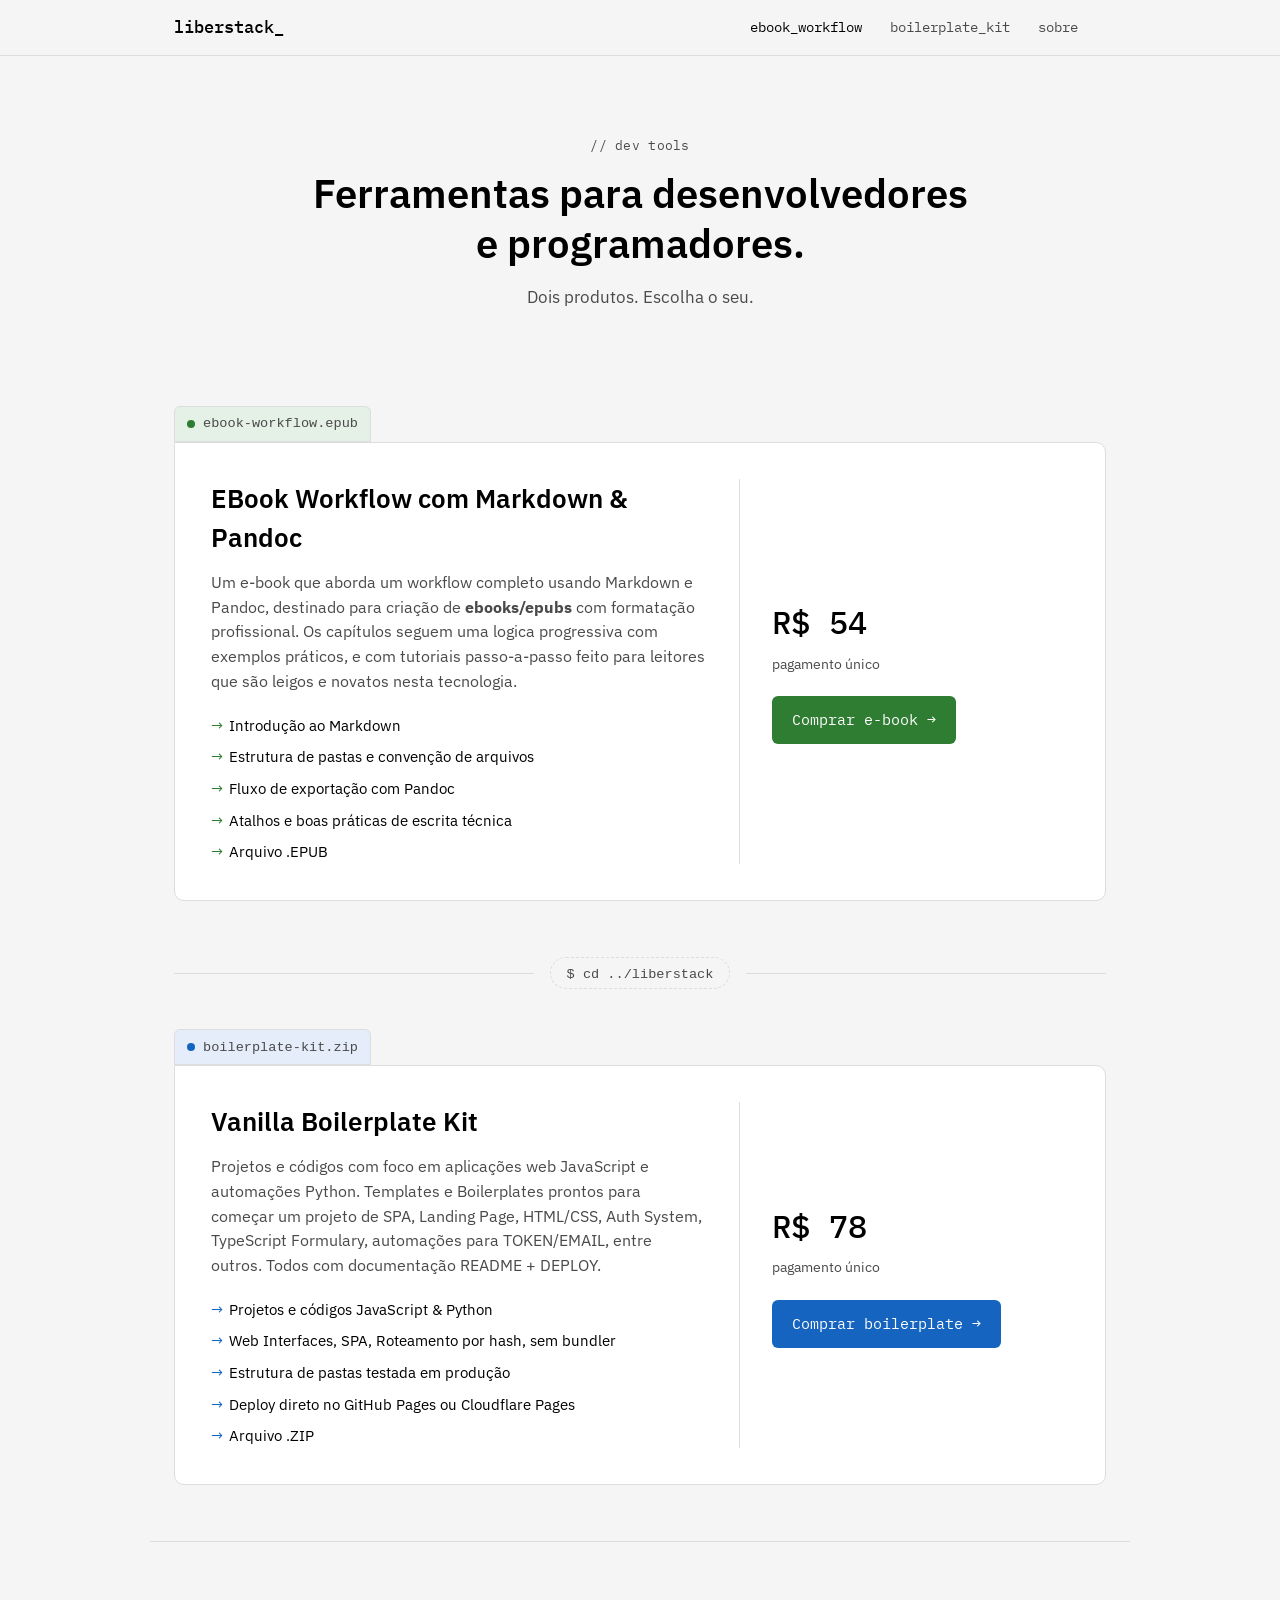
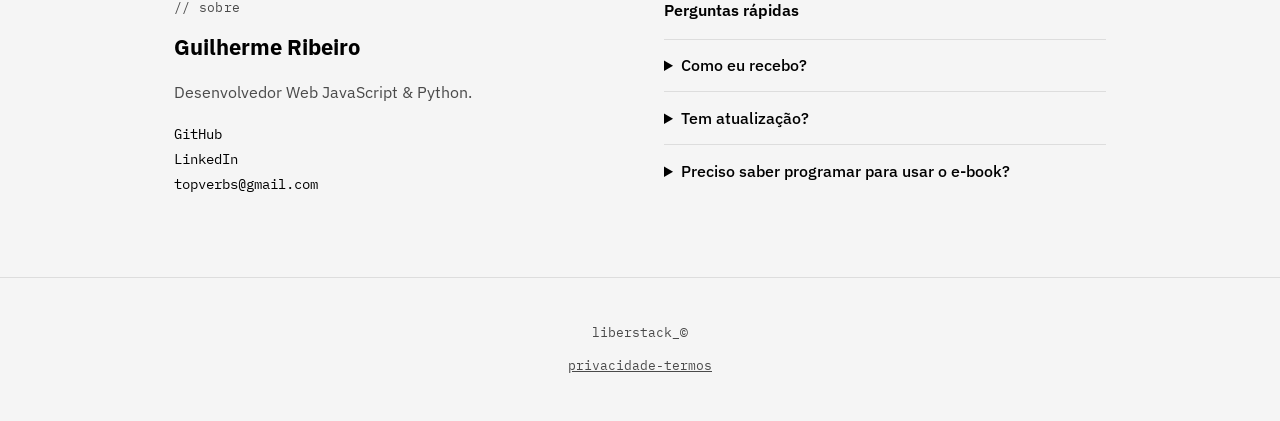
==== index.html @ 9bc913c6 "v002" ====
<!DOCTYPE html>
<html lang="pt-BR">

<head>
  <meta charset="UTF-8">
  <meta name="viewport" content="width=device-width, initial-scale=1.0">
  <title>Liberstack — Dev Tools</title>
  <meta name="description"
    content="Ferramentas simples para quem escreve código sem framework. E-book Markdown Workflow e Boilerplate JavaScript Vanilla.">
  <link rel="icon" href="data:,">
  <link rel="preconnect" href="https://fonts.googleapis.com">
  <link rel="preconnect" href="https://fonts.gstatic.com" crossorigin>
  <link
    href="https://fonts.googleapis.com/css2?family=IBM+Plex+Sans:wght@400;500;600&family=IBM+Plex+Mono:wght@400;500&display=swap"
    rel="stylesheet">
  <link rel="stylesheet" href="style.css">
</head>

<body>

  <header class="topbar">
    <nav class="nav" aria-label="Navegação principal">
      <a href="#top" class="brand">liberstack<span class="cursor">_</span></a>
      <button class="nav-toggle" id="navToggle" aria-expanded="false" aria-controls="navLinks">
        <span></span><span></span><span></span>
      </button>
      <ul class="nav-links" id="navLinks">
        <li><a href="#markdown" data-nav>ebook_workflow</a></li>
        <li><a href="#boilerplate" data-nav>boilerplate_kit</a></li>
        <li><a href="#sobre" data-nav>sobre</a></li>
        <li><a href="https://github.com/liberstack" target="_blank" rel="noopener"></a></li>
      </ul>
    </nav>
  </header>

  <main id="top">

    <section class="hero">
      <p class="eyebrow">// dev tools</p>
      <h1>Ferramentas para desenvolvedores<br>e programadores.</h1>
      <p class="hero-sub">Dois produtos. Escolha o seu.</p>
    </section>

    <!-- PRODUTO 01 — MARKDOWN -->
    <section class="product" id="markdown" style="--accent: var(--green); --accent-soft: var(--green-soft);">
      <div class="file-tab">
        <span class="dot"></span>
        <code>ebook-workflow.epub</code>
      </div>
      <div class="product-grid">
        <div class="product-copy">
          <h2>EBook Workflow com Markdown & Pandoc</h2>
          <p>Um e-book que aborda um workflow completo usando Markdown e Pandoc, destinado para criação de
            <strong>ebooks/epubs</strong> com formatação profissional. Os capítulos seguem uma logica progressiva com
            exemplos práticos, e com tutoriais passo-a-passo feito para leitores que são leigos e novatos nesta
            tecnologia.
          </p>
          <ul class="features">
            <li>Introdução ao Markdown</li>
            <li>Estrutura de pastas e convenção de arquivos</li>
            <li>Fluxo de exportação com Pandoc</li>
            <li>Atalhos e boas práticas de escrita técnica</li>
            <li>Arquivo .EPUB</li>
          </ul>
        </div>
        <div class="product-buy">
          <span class="price">R$ 54</span>
          <span class="price-note">pagamento único</span>
          <a href="https://t.me/liberstack" class="cta cta-green">Comprar e-book →</a>
        </div>
      </div>
    </section>

    <!-- DIVISÓRIA -->
    <div class="divider" role="separator" aria-hidden="true">
      <span class="divider-line"></span>
      <button class="divider-cmd" id="cmdCopy" title="copiar comando">
        <code>$ cd ../liberstack</code>
      </button>
      <span class="divider-line"></span>
    </div>

    <!-- PRODUTO 02 — BOILERPLATE -->
    <section class="product" id="boilerplate" style="--accent: var(--blue); --accent-soft: var(--blue-soft);">
      <div class="file-tab">
        <span class="dot"></span>
        <code>boilerplate-kit.zip</code>
      </div>
      <div class="product-grid">
        <div class="product-copy">
          <h2>Vanilla Boilerplate Kit</h2>
          <p>Projetos e códigos com foco em aplicações web JavaScript e automações Python. Templates e Boilerplates
            prontos para começar um projeto de SPA, Landing Page, HTML/CSS, Auth System, TypeScript Formulary,
            automações para
            TOKEN/EMAIL, entre outros. Todos com documentação README + DEPLOY.</p>
          <ul class="features">
            <li>Projetos e códigos JavaScript & Python</li>
            <li>Web Interfaces, SPA, Roteamento por hash, sem bundler</li>
            <li>Estrutura de pastas testada em produção</li>
            <li>Deploy direto no GitHub Pages ou Cloudflare Pages</li>
            <li>Arquivo .ZIP</li>
          </ul>
        </div>
        <div class="product-buy">
          <span class="price">R$ 78</span>
          <span class="price-note">pagamento único</span>
          <a href="https://t.me/liberstack" class="cta cta-blue">Comprar boilerplate →</a>
        </div>
      </div>
    </section>

    <section class="about" id="sobre">
      <div class="about-grid">
        <div>
          <p class="eyebrow">// sobre</p>
          <h2>Guilherme Ribeiro</h2>
          <p>Desenvolvedor Web JavaScript & Python.</p>
          <div class="links">
            <a href="https://github.com/liberstack" target="_blank" rel="noopener">GitHub</a><br>
            <a href="https://linkedin.com/in/gribeirodev" target="_blank" rel="noopener">LinkedIn</a><br>
            <a href="mailto:topverbs@gmail.com">topverbs@gmail.com</a>
          </div>
        </div>
        <div class="faq">
          <h3>Perguntas rápidas</h3>
          <details>
            <summary>Como eu recebo?</summary>
            <p>Pagamento via Pix. Após a confirmação, o link de download é liberado na hora.</p>
          </details>
          <details>
            <summary>Tem atualização?</summary>
            <p>Sim. Atualizações futuras do mesmo produto são gratuitas para quem já comprou.</p>
          </details>
          <details>
            <summary>Preciso saber programar para usar o e-book?</summary>
            <p>Não. O Markdown Workflow é voltado a qualquer pessoa que escreve documentação técnica.</p>
          </details>
        </div>
      </div>
    </section>

  </main>

  <footer class="footer">
    <p>liberstack<span class="cursor">_</span>&copy;</p>
    <p><a href="./privacidade-termos.html">privacidade-termos</a></p>
  </footer>

  <script src="script.js"></script>
</body>

</html>
---- style.css ----
:root {
  --bg: whitesmoke;
  --text: black;
  --text-soft: #4a4a4a;
  --border: #ddd;
  --green: #2e7d32;
  --green-soft: #e5f0e6;
  --blue: #1565c0;
  --blue-soft: #e4edf9;
  --mono: 'IBM Plex Mono', ui-monospace, monospace;
  --sans: 'IBM Plex Sans', -apple-system, BlinkMacSystemFont, sans-serif;
}

* {
  box-sizing: border-box;
}

html {
  scroll-behavior: smooth;
}

@media (prefers-reduced-motion: reduce) {
  html {
    scroll-behavior: auto;
  }
}

body {
  margin: 0;
  background: var(--bg);
  color: var(--text);
  font-family: var(--sans);
  line-height: 1.55;
  -webkit-font-smoothing: antialiased;
}

a {
  color: inherit;
}

.eyebrow {
  font-family: var(--mono);
  font-size: 0.8rem;
  color: var(--text-soft);
  letter-spacing: 0.02em;
  margin: 0 0 0.75rem;
}

.cursor {
  display: inline-block;
  animation: blink 1.1s step-end infinite;
}

@keyframes blink {
  50% {
    opacity: 0;
  }
}

@media (prefers-reduced-motion: reduce) {
  .cursor {
    animation: none;
  }
}

/* ---- topbar ---- */
.topbar {
  position: sticky;
  top: 0;
  z-index: 10;
  background: rgba(245, 245, 245, 0.9);
  backdrop-filter: blur(6px);
  border-bottom: 1px solid var(--border);
}

.nav {
  max-width: 980px;
  margin: 0 auto;
  padding: 0.9rem 1.5rem;
  display: flex;
  align-items: center;
  justify-content: space-between;
}

.brand {
  font-family: var(--mono);
  font-weight: 500;
  font-size: 1.05rem;
  text-decoration: none;
  color: var(--text);
}

.nav-links {
  list-style: none;
  display: flex;
  gap: 1.75rem;
  margin: 0;
  padding: 0;
  font-family: var(--mono);
  font-size: 0.9rem;
}

.nav-links a {
  text-decoration: none;
  color: var(--text-soft);
  transition: color 0.15s ease;
}

.nav-links a:hover,
.nav-links a:focus-visible,
.nav-links a.active {
  color: var(--text);
}

.nav-toggle {
  display: none;
  flex-direction: column;
  gap: 4px;
  background: none;
  border: none;
  cursor: pointer;
  padding: 6px;
}

.nav-toggle span {
  width: 20px;
  height: 2px;
  background: var(--text);
}

/* ---- hero ---- */
.hero {
  max-width: 720px;
  margin: 0 auto;
  padding: 5rem 1.5rem 3.5rem;
  text-align: center;
}

.hero h1 {
  font-size: clamp(1.6rem, 4vw, 2.5rem);
  line-height: 1.25;
  margin: 0 0 1rem;
  font-weight: 600;
}

.hero-sub {
  color: var(--text-soft);
  font-size: 1.05rem;
  margin: 0;
}

/* ---- product sections ---- */
.product {
  max-width: 980px;
  margin: 0 auto;
  padding: 2.5rem 1.5rem 3.5rem;
}

.file-tab {
  display: inline-flex;
  align-items: center;
  gap: 0.5rem;
  font-family: var(--mono);
  font-size: 0.85rem;
  color: var(--text-soft);
  background: var(--accent-soft);
  border: 1px solid var(--border);
  border-radius: 6px 6px 0 0;
  padding: 0.4rem 0.75rem;
}

.file-tab .dot {
  width: 8px;
  height: 8px;
  border-radius: 50%;
  background: var(--accent);
  display: inline-block;
}

.product-grid {
  border: 1px solid var(--border);
  border-radius: 0 10px 10px 10px;
  background: white;
  display: grid;
  grid-template-columns: 1.5fr 1fr;
  gap: 2rem;
  padding: 2.25rem;
}

.product-copy h2 {
  margin: 0 0 0.75rem;
  font-size: 1.6rem;
  font-weight: 600;
}

.product-copy p {
  color: var(--text-soft);
  margin: 0 0 1.25rem;
}

.features {
  margin: 0;
  padding: 0;
  list-style: none;
  display: flex;
  flex-direction: column;
  gap: 0.5rem;
  font-size: 0.95rem;
}

.features li {
  padding-left: 1.1rem;
  position: relative;
}

.features li::before {
  content: "→";
  position: absolute;
  left: 0;
  color: var(--accent);
}

.product-buy {
  display: flex;
  flex-direction: column;
  align-items: flex-start;
  justify-content: center;
  border-left: 1px solid var(--border);
  padding-left: 2rem;
  gap: 0.35rem;
}

.price {
  font-family: var(--mono);
  font-size: 2rem;
  font-weight: 500;
}

.price-note {
  color: var(--text-soft);
  font-size: 0.85rem;
  margin-bottom: 1rem;
}

.cta {
  font-family: var(--mono);
  text-decoration: none;
  color: white;
  padding: 0.75rem 1.25rem;
  border-radius: 6px;
  font-size: 0.95rem;
  transition: opacity 0.15s ease;
}

.cta:hover,
.cta:focus-visible {
  opacity: 0.85;
}

.cta-green {
  background: var(--green);
}

.cta-blue {
  background: var(--blue);
}

/* ---- divider ---- */
.divider {
  max-width: 980px;
  margin: 0 auto;
  padding: 0 1.5rem;
  display: flex;
  align-items: center;
  gap: 1rem;
}

.divider-line {
  flex: 1;
  height: 1px;
  background: var(--border);
}

.divider-cmd {
  font-family: var(--mono);
  font-size: 0.85rem;
  color: var(--text-soft);
  background: none;
  border: 1px dashed var(--border);
  border-radius: 20px;
  padding: 0.4rem 1rem;
  cursor: pointer;
  white-space: nowrap;
}

.divider-cmd:hover,
.divider-cmd:focus-visible {
  color: var(--text);
  border-color: var(--text-soft);
}

/* ---- about / faq ---- */
.about {
  max-width: 980px;
  margin: 0 auto;
  padding: 3.5rem 1.5rem 5rem;
  border-top: 1px solid var(--border);
}

.about-grid {
  display: grid;
  grid-template-columns: 1fr 1fr;
  gap: 3rem;
}

.about h2 {
  margin: 0 0 0.75rem;
  font-size: 1.4rem;
}

.about p {
  color: var(--text-soft);
}

.links a {
  font-family: var(--mono);
  text-decoration: none;
  font-size: 0.9rem;
}

.faq h3 {
  margin: 0 0 1rem;
  font-size: 1rem;
  font-weight: 600;
}

.faq details {
  border-top: 1px solid var(--border);
  padding: 0.85rem 0;
}

.faq summary {
  cursor: pointer;
  font-weight: 500;
}

.faq p {
  margin: 0.6rem 0 0;
  font-size: 0.92rem;
}

/* ---- footer ---- */
.footer {
  text-align: center;
  padding: 2rem 1.5rem;
  font-family: var(--mono);
  font-size: 0.8rem;
  color: var(--text-soft);
  border-top: 1px solid var(--border);
}

/* ---- responsive ---- */
@media (max-width: 720px) {
  .nav-toggle {
    display: flex;
  }

  .nav-links {
    position: absolute;
    top: 100%;
    left: 0;
    right: 0;
    background: var(--bg);
    border-bottom: 1px solid var(--border);
    flex-direction: column;
    gap: 0;
    padding: 0;
    max-height: 0;
    overflow: hidden;
    transition: max-height 0.2s ease;
  }

  .nav-links.open {
    max-height: 240px;
  }

  .nav-links li {
    padding: 0.85rem 1.5rem;
    border-top: 1px solid var(--border);
  }

  .product-grid {
    grid-template-columns: 1fr;
    padding: 1.5rem;
  }

  .product-buy {
    border-left: none;
    border-top: 1px solid var(--border);
    padding-left: 0;
    padding-top: 1.5rem;
  }

  .about-grid {
    grid-template-columns: 1fr;
    gap: 2rem;
  }

  .divider {
    flex-wrap: wrap;
    justify-content: center;
  }
}

/* ---- legal page ---- */
.legal-hero {
  max-width: 760px;
  margin: 0 auto;
  padding: 3.5rem 1.5rem 1rem;
}

.legal-hero h1 {
  font-size: clamp(1.5rem, 3.5vw, 2.1rem);
  margin: 0 0 0.5rem;
  font-weight: 600;
}

.legal-updated {
  font-family: var(--mono);
  font-size: 0.8rem;
  color: var(--text-soft);
}

.toc {
  max-width: 760px;
  margin: 0 auto;
  padding: 1rem 1.5rem 2rem;
  display: flex;
  gap: 1.5rem;
  font-family: var(--mono);
  font-size: 0.85rem;
  border-bottom: 1px solid var(--border);
}

.toc a {
  text-decoration: none;
  color: var(--text-soft);
}

.toc a:hover,
.toc a:focus-visible {
  color: var(--text);
}

.legal {
  max-width: 760px;
  margin: 0 auto;
  padding: 3rem 1.5rem;
}

.legal h2 {
  font-size: 1.3rem;
  font-weight: 600;
  margin: 0 0 1.25rem;
  padding-top: 0.25rem;
}

.legal h3 {
  font-size: 1.02rem;
  font-weight: 600;
  margin: 2rem 0 0.5rem;
}

.legal p,
.legal li {
  color: var(--text-soft);
  font-size: 0.96rem;
}

.legal ul {
  margin: 0.5rem 0 1rem;
  padding-left: 1.2rem;
}

.legal+.legal {
  border-top: 1px solid var(--border);
}

.legal-note {
  max-width: 760px;
  margin: 0 auto;
  padding: 0 1.5rem 3rem;
  font-size: 0.82rem;
  color: var(--text-soft);
  font-style: italic;
}
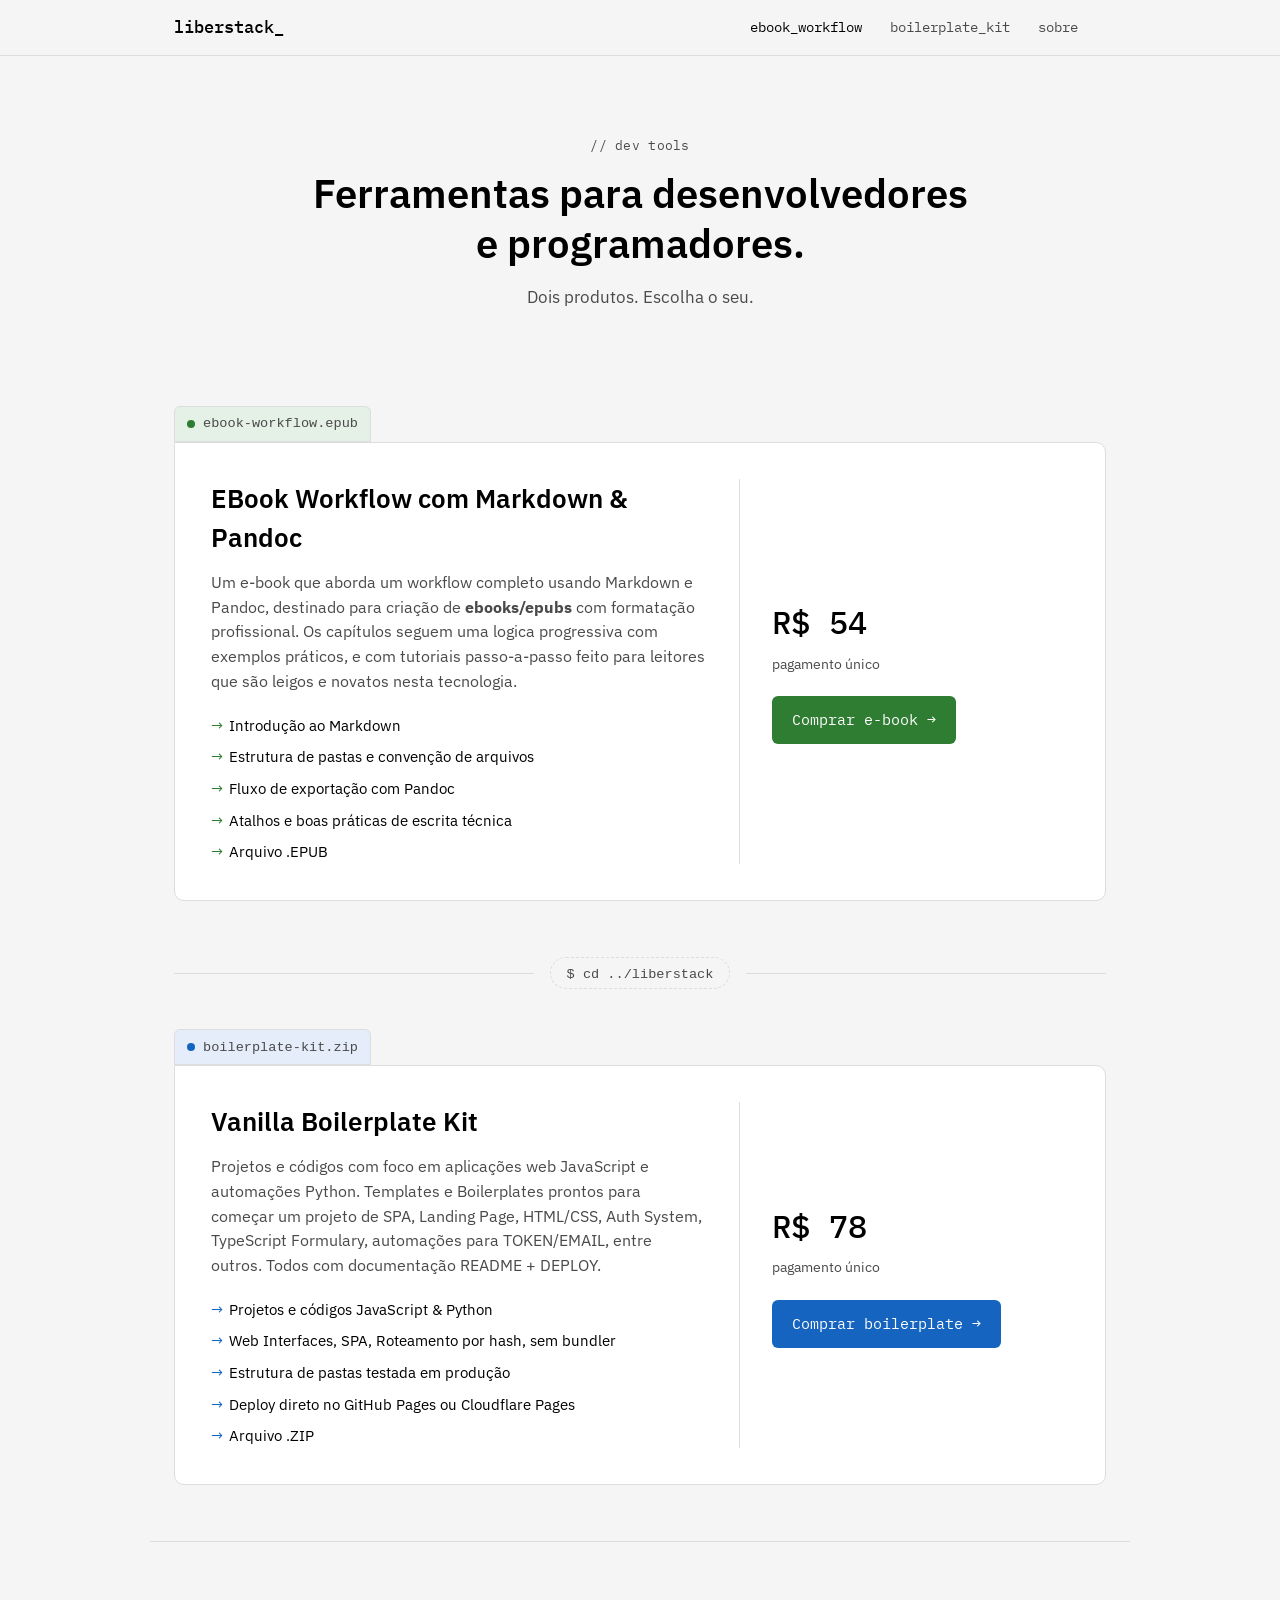
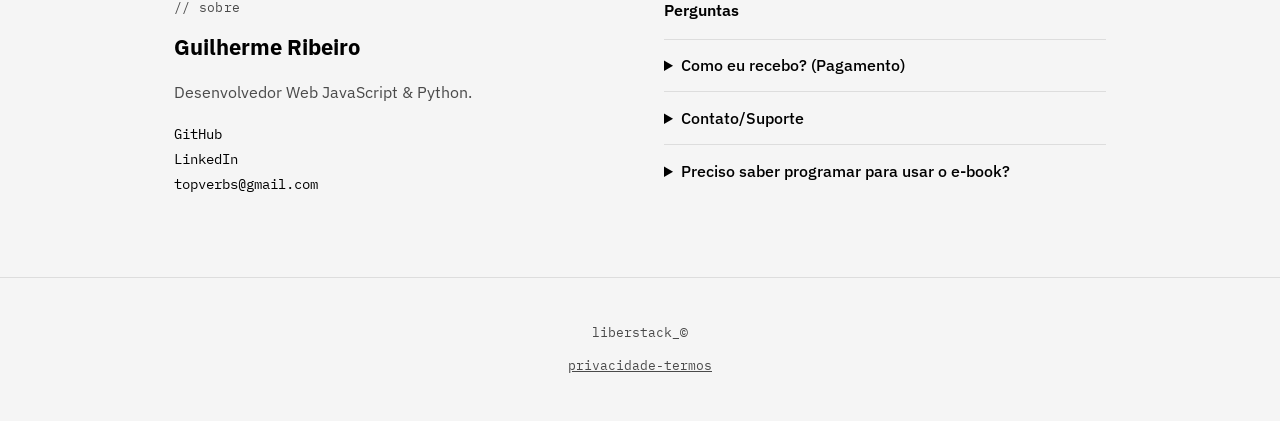
==== commit 0d1141a4: "v002" ====
--- a/index.html
+++ b/index.html
@@ -122,18 +122,19 @@
           </div>
         </div>
         <div class="faq">
-          <h3>Perguntas rápidas</h3>
+          <h3>Perguntas</h3>
           <details>
-            <summary>Como eu recebo?</summary>
-            <p>Pagamento via Pix. Após a confirmação, o link de download é liberado na hora.</p>
+            <summary>Como eu recebo? (Pagamento)</summary>
+            <p>Pagamento via Pix ou Transferência. Envio direto do arquivo via e-mail ou link para download.</p>
           </details>
           <details>
-            <summary>Tem atualização?</summary>
-            <p>Sim. Atualizações futuras do mesmo produto são gratuitas para quem já comprou.</p>
+            <summary>Contato/Suporte</summary>
+            <p>Contato e Suporte direto via grupo Telegram: @liberstack</p>
           </details>
           <details>
             <summary>Preciso saber programar para usar o e-book?</summary>
-            <p>Não. O Markdown Workflow é voltado a qualquer pessoa que escreve documentação técnica.</p>
+            <p>Não. O EBook Workflow é voltado para criadores de conteúdo, escritores, pessoas que escrevem documentação
+              técnica, e também para leigos na programação.</p>
           </details>
         </div>
       </div>
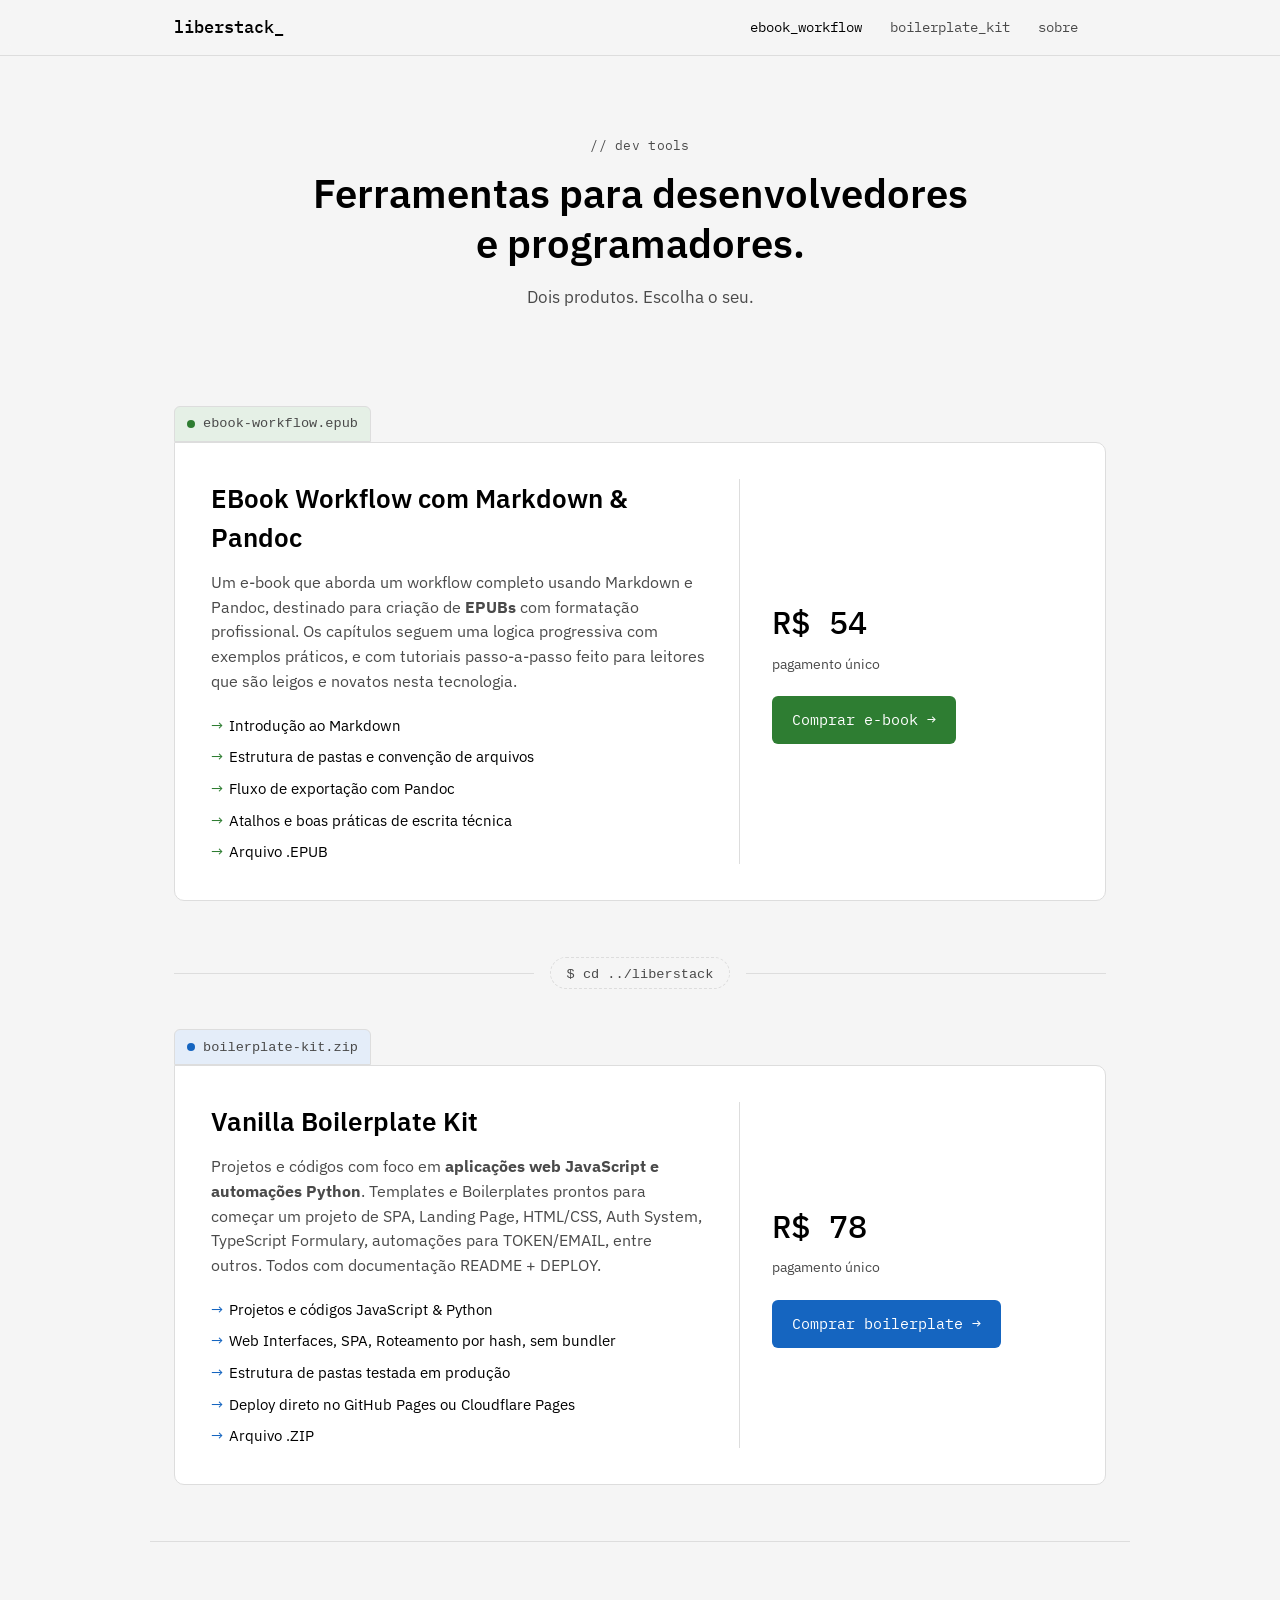
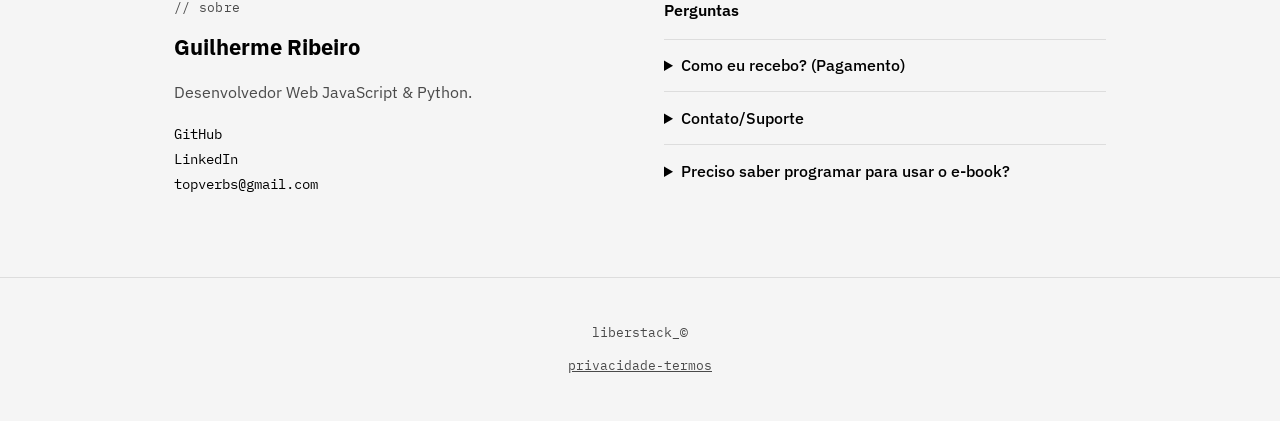
==== commit 88d260b3: "v002" ====
--- a/index.html
+++ b/index.html
@@ -51,7 +51,7 @@
         <div class="product-copy">
           <h2>EBook Workflow com Markdown & Pandoc</h2>
           <p>Um e-book que aborda um workflow completo usando Markdown e Pandoc, destinado para criação de
-            <strong>ebooks/epubs</strong> com formatação profissional. Os capítulos seguem uma logica progressiva com
+            <strong>EPUBs</strong> com formatação profissional. Os capítulos seguem uma logica progressiva com
             exemplos práticos, e com tutoriais passo-a-passo feito para leitores que são leigos e novatos nesta
             tecnologia.
           </p>
@@ -89,7 +89,8 @@
       <div class="product-grid">
         <div class="product-copy">
           <h2>Vanilla Boilerplate Kit</h2>
-          <p>Projetos e códigos com foco em aplicações web JavaScript e automações Python. Templates e Boilerplates
+          <p>Projetos e códigos com foco em <strong>aplicações web JavaScript e automações Python</strong>. Templates e
+            Boilerplates
             prontos para começar um projeto de SPA, Landing Page, HTML/CSS, Auth System, TypeScript Formulary,
             automações para
             TOKEN/EMAIL, entre outros. Todos com documentação README + DEPLOY.</p>
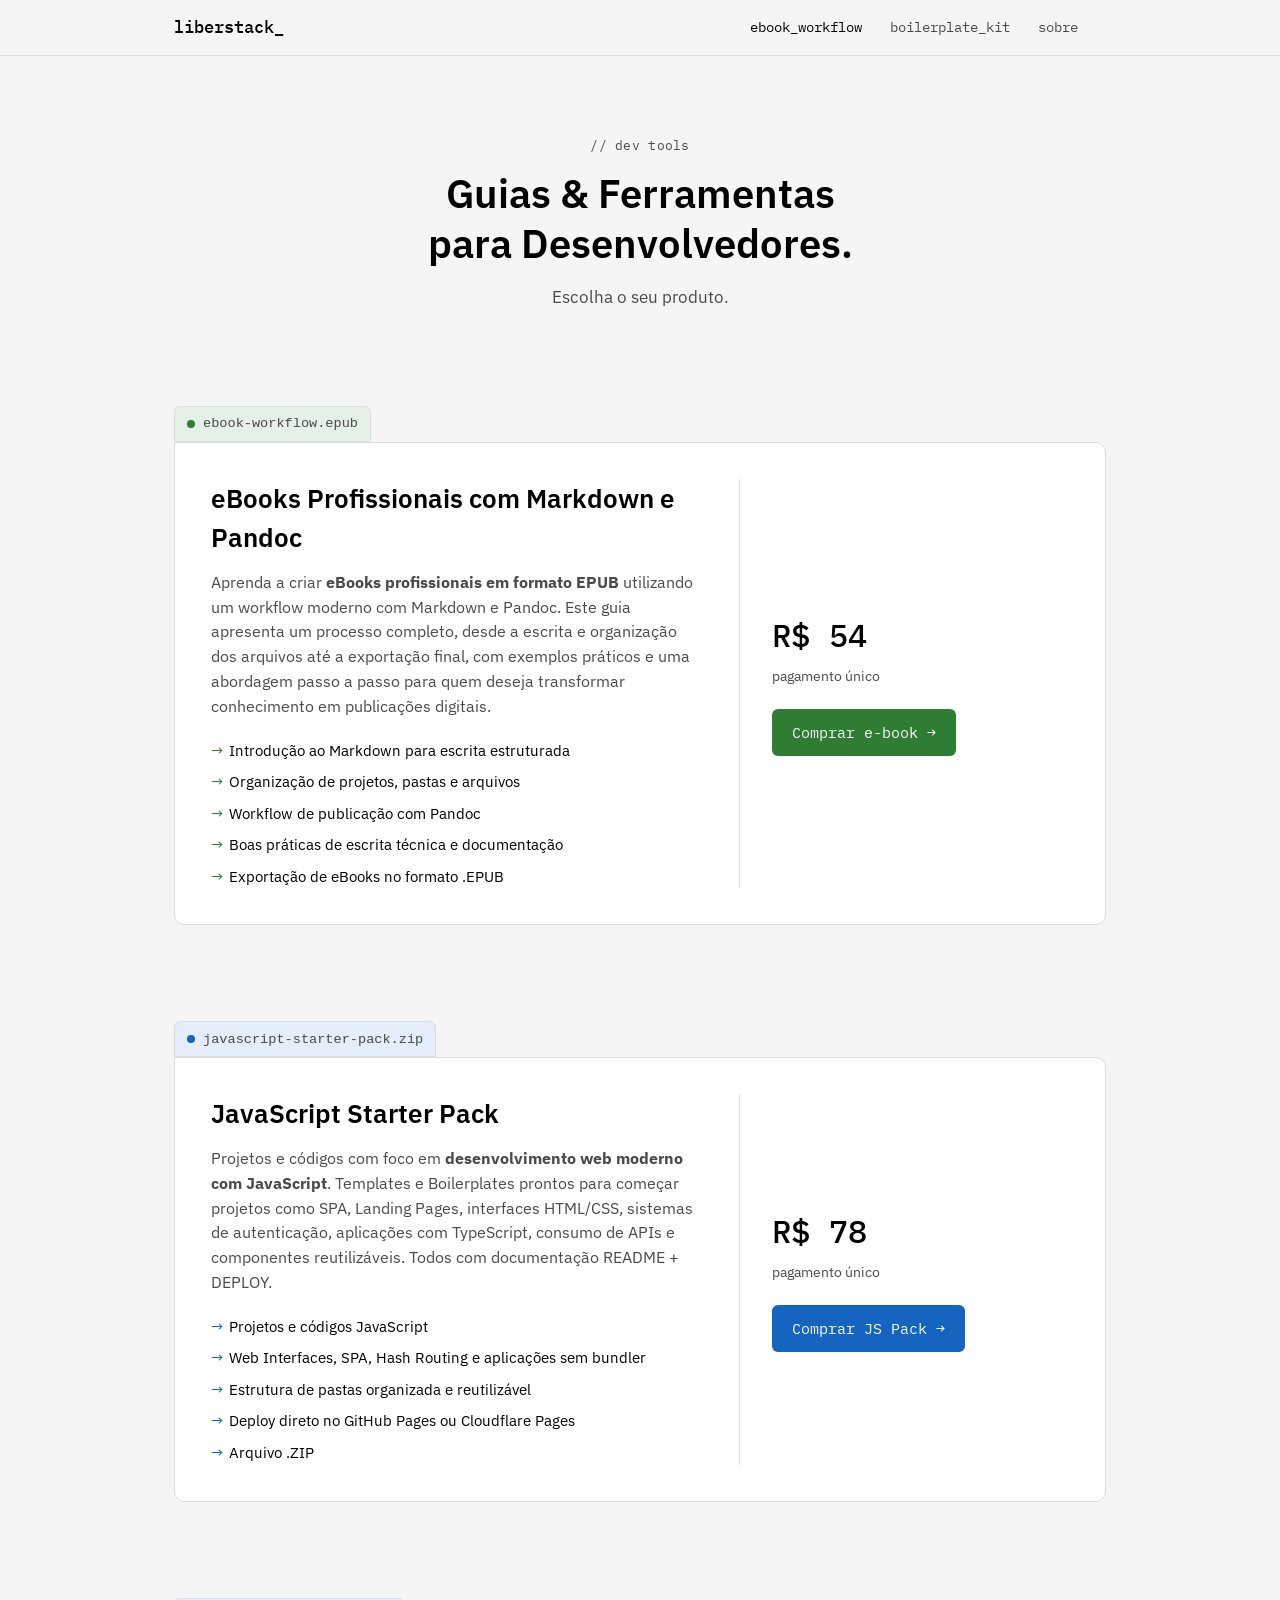
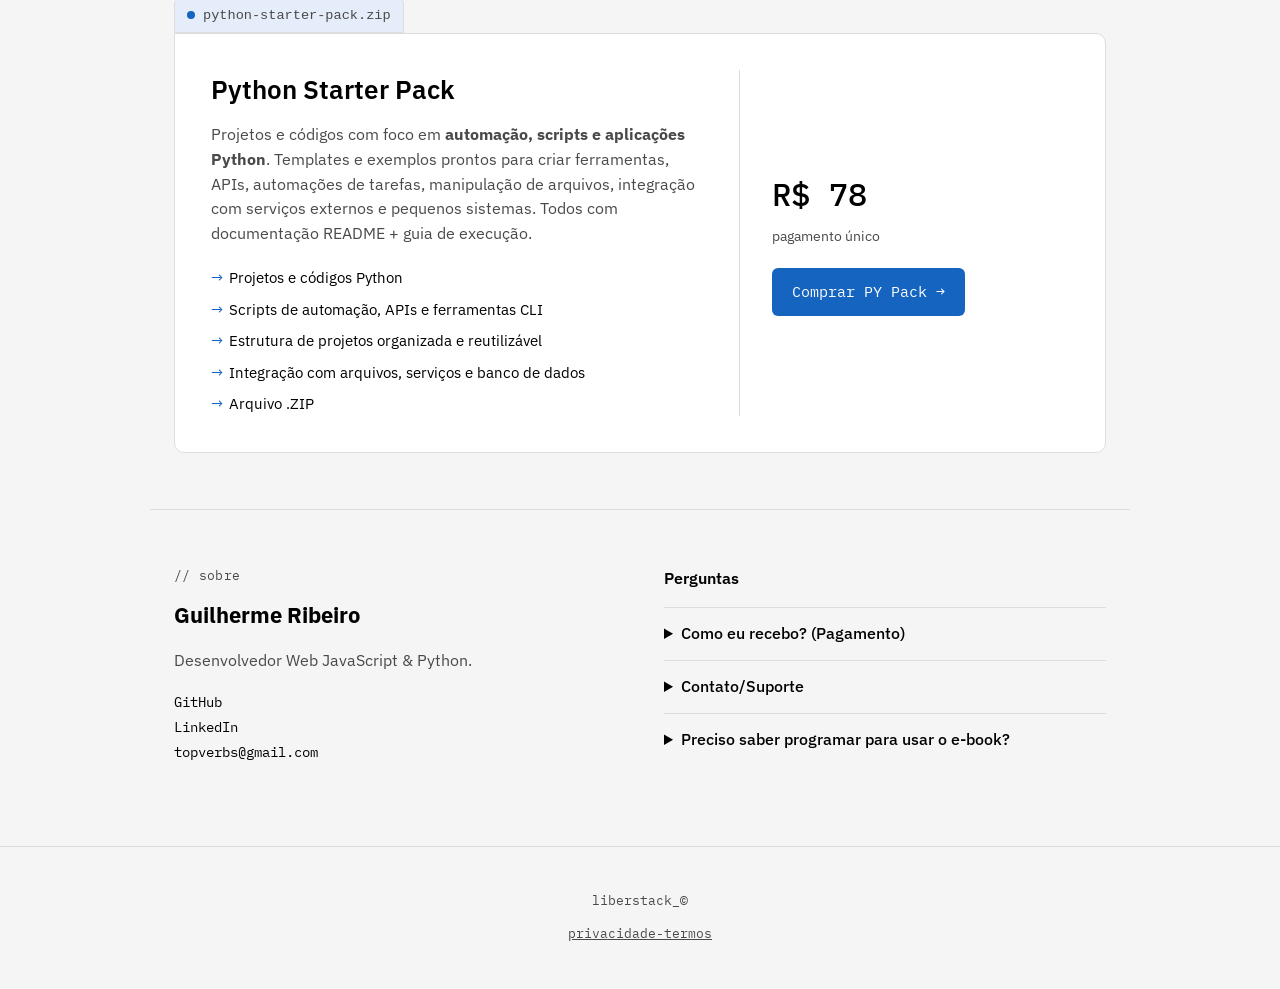
==== commit 9a198741: "v00final" ====
--- a/index.html
+++ b/index.html
@@ -37,8 +37,8 @@
 
     <section class="hero">
       <p class="eyebrow">// dev tools</p>
-      <h1>Ferramentas para desenvolvedores<br>e programadores.</h1>
-      <p class="hero-sub">Dois produtos. Escolha o seu.</p>
+      <h1>Guias & Ferramentas<br>para Desenvolvedores.</h1>
+      <p class="hero-sub">Escolha o seu produto.</p>
     </section>
 
     <!-- PRODUTO 01 — MARKDOWN -->
@@ -49,18 +49,19 @@
       </div>
       <div class="product-grid">
         <div class="product-copy">
-          <h2>EBook Workflow com Markdown & Pandoc</h2>
-          <p>Um e-book que aborda um workflow completo usando Markdown e Pandoc, destinado para criação de
-            <strong>EPUBs</strong> com formatação profissional. Os capítulos seguem uma logica progressiva com
-            exemplos práticos, e com tutoriais passo-a-passo feito para leitores que são leigos e novatos nesta
-            tecnologia.
-          </p>
+          <h2>eBooks Profissionais com Markdown e Pandoc</h2>
+
+          <p>Aprenda a criar <strong>eBooks profissionais em formato EPUB</strong> utilizando um workflow moderno
+            com Markdown e Pandoc. Este guia apresenta um processo completo, desde a escrita e organização dos
+            arquivos até a exportação final, com exemplos práticos e uma abordagem passo a passo para quem deseja
+            transformar conhecimento em publicações digitais.</p>
+
           <ul class="features">
-            <li>Introdução ao Markdown</li>
-            <li>Estrutura de pastas e convenção de arquivos</li>
-            <li>Fluxo de exportação com Pandoc</li>
-            <li>Atalhos e boas práticas de escrita técnica</li>
-            <li>Arquivo .EPUB</li>
+            <li>Introdução ao Markdown para escrita estruturada</li>
+            <li>Organização de projetos, pastas e arquivos</li>
+            <li>Workflow de publicação com Pandoc</li>
+            <li>Boas práticas de escrita técnica e documentação</li>
+            <li>Exportação de eBooks no formato .EPUB</li>
           </ul>
         </div>
         <div class="product-buy">
@@ -71,33 +72,34 @@
       </div>
     </section>
 
-    <!-- DIVISÓRIA -->
+    <!-- DIVISÓRIA 
     <div class="divider" role="separator" aria-hidden="true">
       <span class="divider-line"></span>
       <button class="divider-cmd" id="cmdCopy" title="copiar comando">
-        <code>$ cd ../liberstack</code>
+        <code>liberstack</code>
       </button>
       <span class="divider-line"></span>
-    </div>
+    </div> -->
 
-    <!-- PRODUTO 02 — BOILERPLATE -->
+    <!-- PRODUTO 02 — JAVASCRIPT -->
     <section class="product" id="boilerplate" style="--accent: var(--blue); --accent-soft: var(--blue-soft);">
       <div class="file-tab">
         <span class="dot"></span>
-        <code>boilerplate-kit.zip</code>
+        <code>javascript-starter-pack.zip</code>
       </div>
       <div class="product-grid">
         <div class="product-copy">
-          <h2>Vanilla Boilerplate Kit</h2>
-          <p>Projetos e códigos com foco em <strong>aplicações web JavaScript e automações Python</strong>. Templates e
-            Boilerplates
-            prontos para começar um projeto de SPA, Landing Page, HTML/CSS, Auth System, TypeScript Formulary,
-            automações para
-            TOKEN/EMAIL, entre outros. Todos com documentação README + DEPLOY.</p>
+          <h2>JavaScript Starter Pack</h2>
+          <p>Projetos e códigos com foco em <strong>desenvolvimento web moderno com JavaScript</strong>. Templates e
+            Boilerplates prontos para começar projetos como SPA, Landing Pages, interfaces HTML/CSS, sistemas de
+            autenticação,
+            aplicações com TypeScript, consumo de APIs e componentes reutilizáveis. Todos com documentação README +
+            DEPLOY.</p>
+
           <ul class="features">
-            <li>Projetos e códigos JavaScript & Python</li>
-            <li>Web Interfaces, SPA, Roteamento por hash, sem bundler</li>
-            <li>Estrutura de pastas testada em produção</li>
+            <li>Projetos e códigos JavaScript</li>
+            <li>Web Interfaces, SPA, Hash Routing e aplicações sem bundler</li>
+            <li>Estrutura de pastas organizada e reutilizável</li>
             <li>Deploy direto no GitHub Pages ou Cloudflare Pages</li>
             <li>Arquivo .ZIP</li>
           </ul>
@@ -105,7 +107,45 @@
         <div class="product-buy">
           <span class="price">R$ 78</span>
           <span class="price-note">pagamento único</span>
-          <a href="https://t.me/liberstack" class="cta cta-blue">Comprar boilerplate →</a>
+          <a href="https://t.me/liberstack" class="cta cta-blue">Comprar JS Pack →</a>
+        </div>
+      </div>
+    </section>
+
+    <!-- DIVISÓRIA 
+    <div class="divider" role="separator" aria-hidden="true">
+      <span class="divider-line"></span>
+      <button class="divider-cmd" id="cmdCopy" title="copiar comando">
+        <code>liberstack</code>
+      </button>
+      <span class="divider-line"></span>
+    </div> -->
+
+    <!-- PRODUTO 03 — PYTHON -->
+    <section class="product" id="boilerplate" style="--accent: var(--blue); --accent-soft: var(--blue-soft);">
+      <div class="file-tab">
+        <span class="dot"></span>
+        <code>python-starter-pack.zip</code>
+      </div>
+      <div class="product-grid">
+        <div class="product-copy">
+          <h2>Python Starter Pack</h2>
+          <p>Projetos e códigos com foco em <strong>automação, scripts e aplicações Python</strong>. Templates e
+            exemplos prontos para criar ferramentas, APIs, automações de tarefas, manipulação de arquivos, integração
+            com serviços externos e pequenos sistemas. Todos com documentação README + guia de execução.</p>
+
+          <ul class="features">
+            <li>Projetos e códigos Python</li>
+            <li>Scripts de automação, APIs e ferramentas CLI</li>
+            <li>Estrutura de projetos organizada e reutilizável</li>
+            <li>Integração com arquivos, serviços e banco de dados</li>
+            <li>Arquivo .ZIP</li>
+          </ul>
+        </div>
+        <div class="product-buy">
+          <span class="price">R$ 78</span>
+          <span class="price-note">pagamento único</span>
+          <a href="https://t.me/liberstack" class="cta cta-blue">Comprar PY Pack →</a>
         </div>
       </div>
     </section>
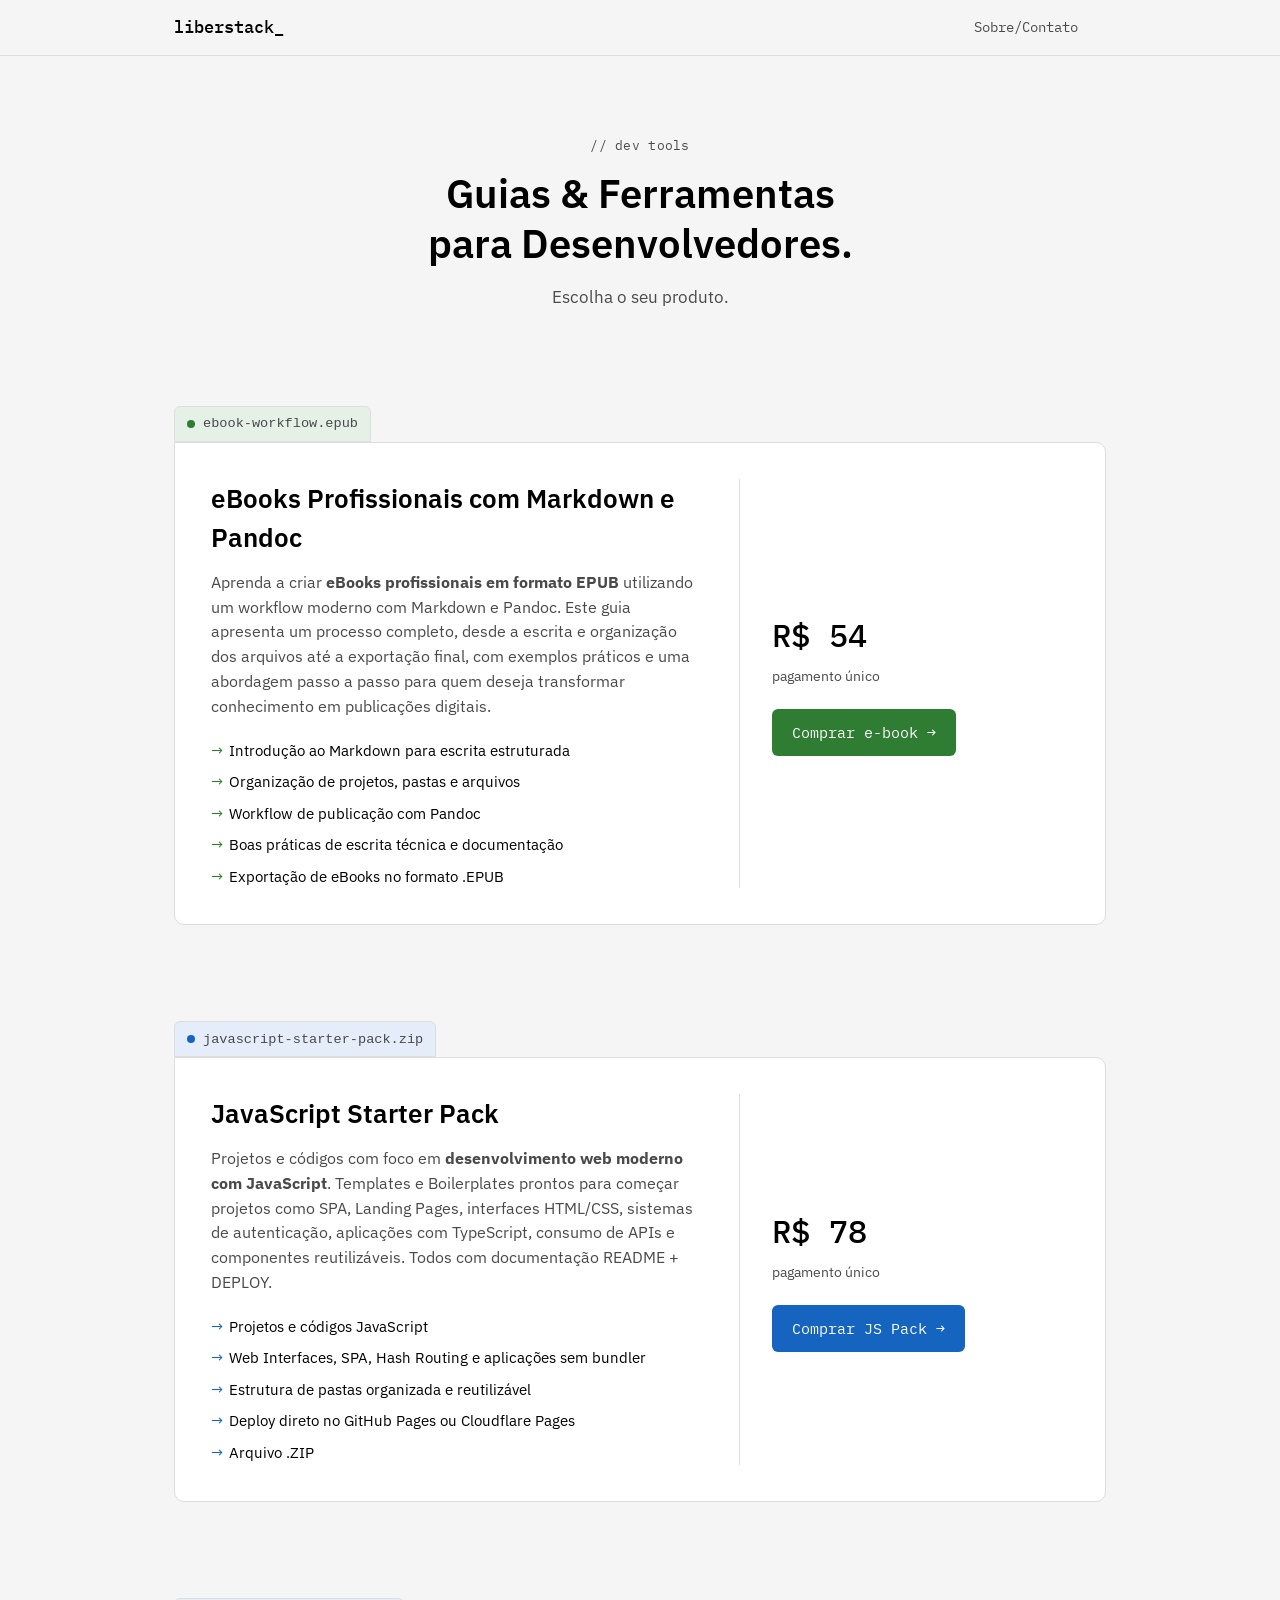
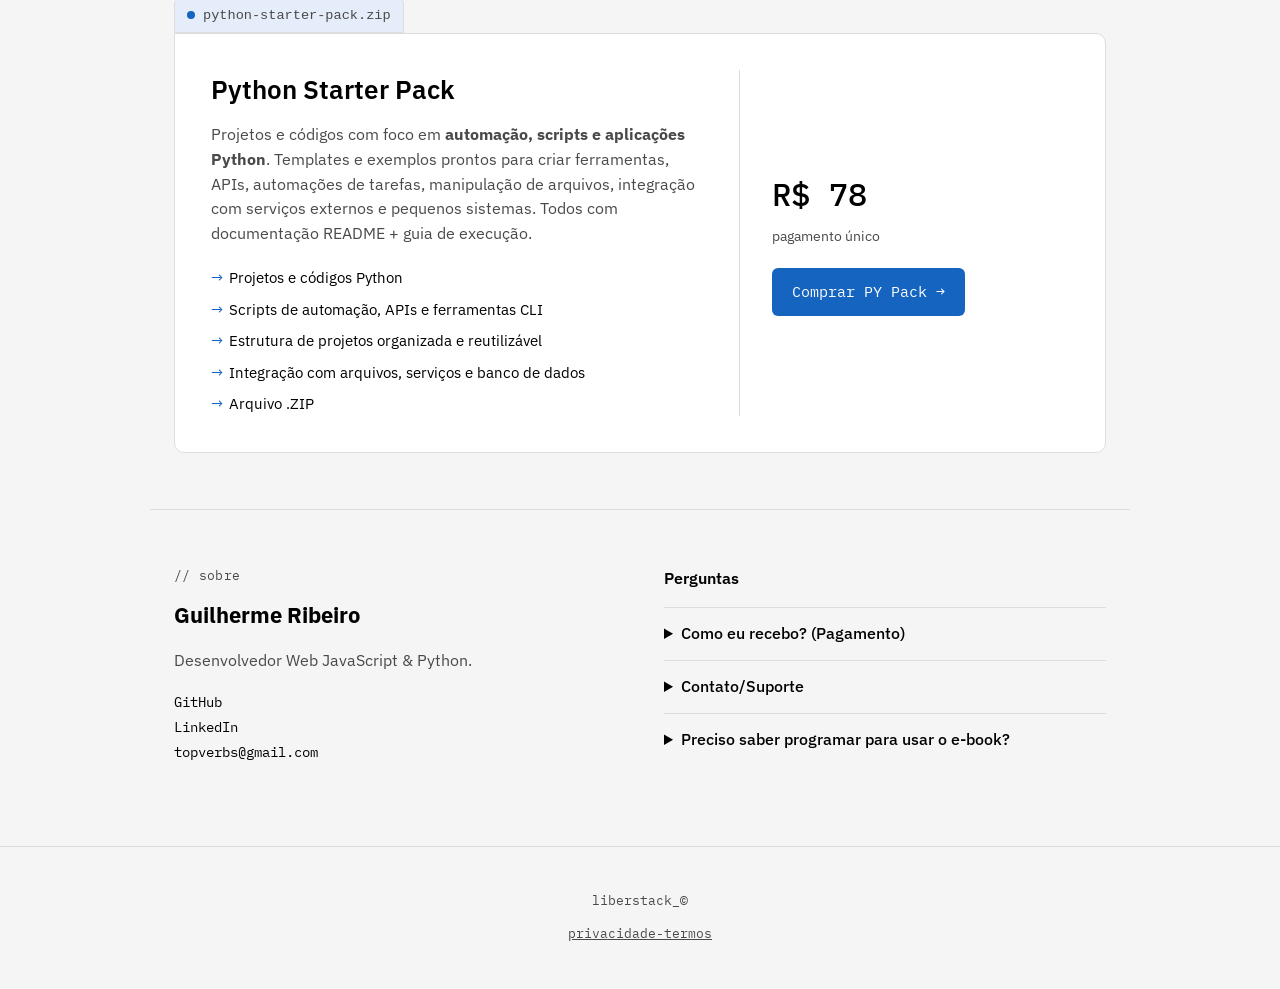
==== commit b98c373e: "v00final" ====
--- a/index.html
+++ b/index.html
@@ -25,9 +25,9 @@
         <span></span><span></span><span></span>
       </button>
       <ul class="nav-links" id="navLinks">
-        <li><a href="#markdown" data-nav>ebook_workflow</a></li>
-        <li><a href="#boilerplate" data-nav>boilerplate_kit</a></li>
-        <li><a href="#sobre" data-nav>sobre</a></li>
+        <li><a href="#markdown" data-nav></a></li>
+        <li><a href="#boilerplate" data-nav></a></li>
+        <li><a href="#sobre" data-nav>Sobre/Contato</a></li>
         <li><a href="https://github.com/liberstack" target="_blank" rel="noopener"></a></li>
       </ul>
     </nav>
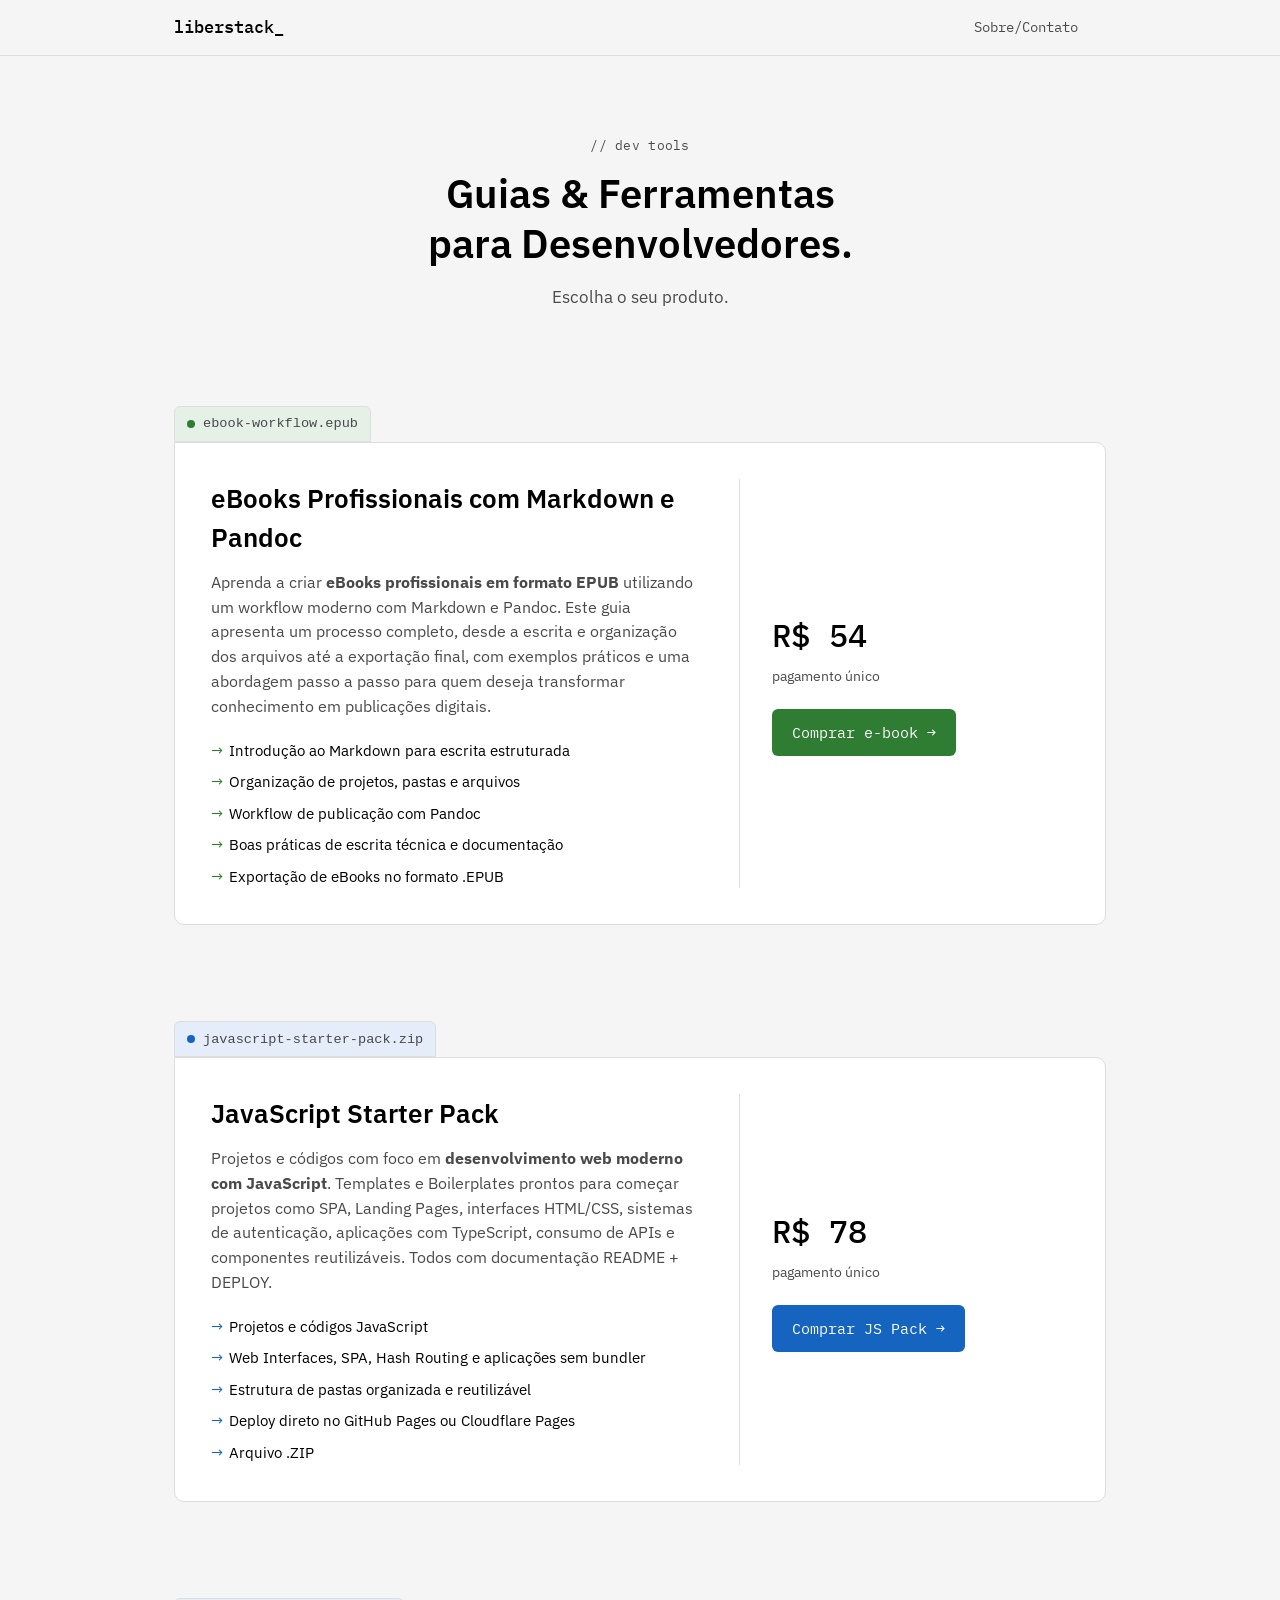
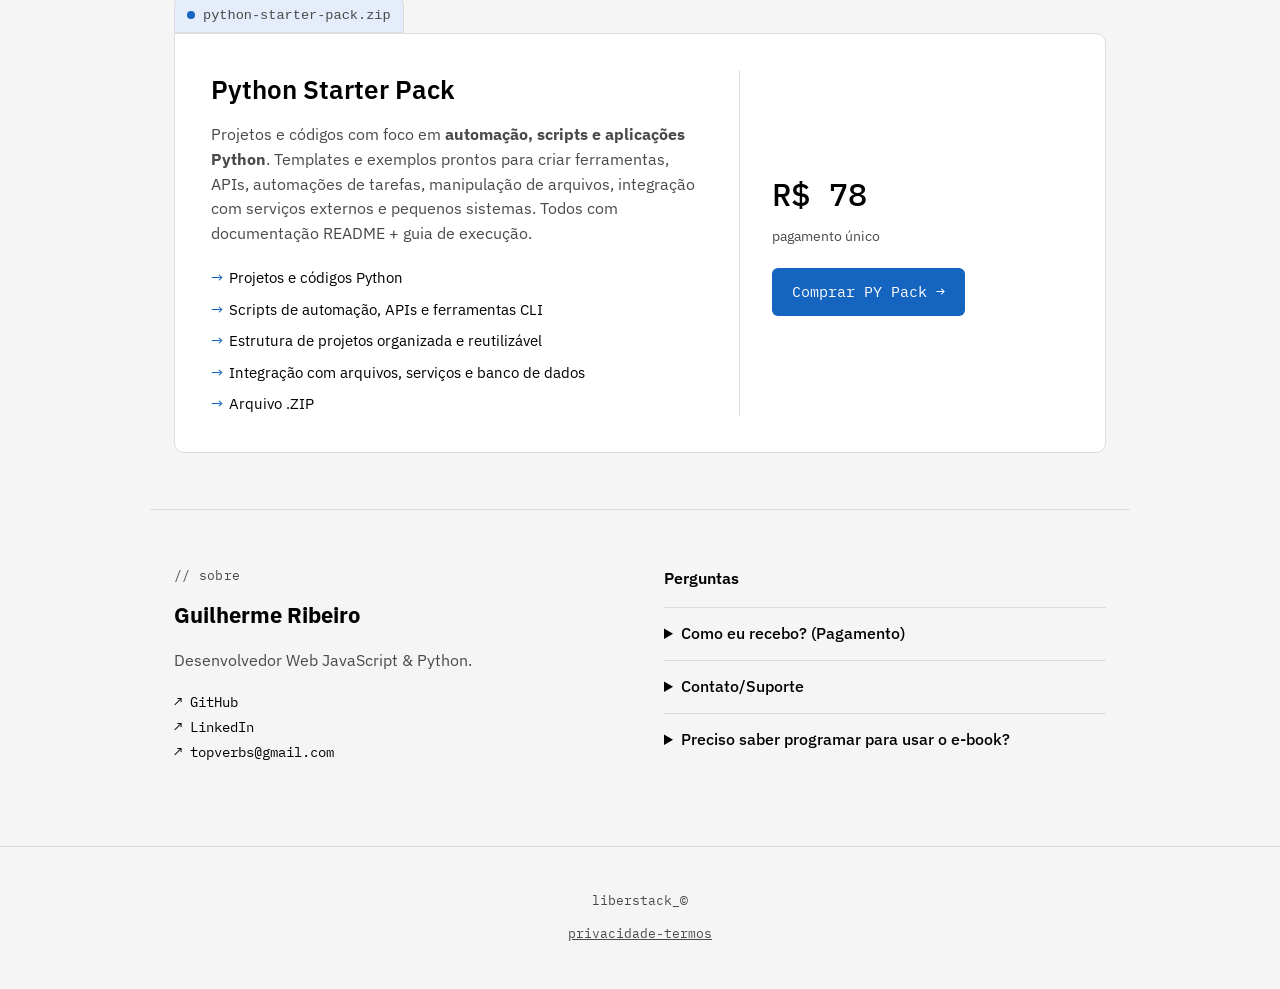
==== commit 97601497: "v00final" ====
--- a/index.html
+++ b/index.html
@@ -157,9 +157,9 @@
           <h2>Guilherme Ribeiro</h2>
           <p>Desenvolvedor Web JavaScript & Python.</p>
           <div class="links">
-            <a href="https://github.com/liberstack" target="_blank" rel="noopener">GitHub</a><br>
-            <a href="https://linkedin.com/in/gribeirodev" target="_blank" rel="noopener">LinkedIn</a><br>
-            <a href="mailto:topverbs@gmail.com">topverbs@gmail.com</a>
+            <a href="https://github.com/liberstack" target="_blank" rel="noopener">↗ GitHub</a><br>
+            <a href="https://linkedin.com/in/gribeirodev" target="_blank" rel="noopener">↗ LinkedIn</a><br>
+            <a href="mailto:topverbs@gmail.com">↗ topverbs@gmail.com</a>
           </div>
         </div>
         <div class="faq">
@@ -170,11 +170,11 @@
           </details>
           <details>
             <summary>Contato/Suporte</summary>
-            <p>Contato e Suporte direto via grupo Telegram: @liberstack</p>
+            <p>Contato e Suporte direto via grupo do Telegram: @liberstack</p>
           </details>
           <details>
             <summary>Preciso saber programar para usar o e-book?</summary>
-            <p>Não. O EBook Workflow é voltado para criadores de conteúdo, escritores, pessoas que escrevem documentação
+            <p>Não. O eBook Workflow é voltado para criadores de conteúdo, escritores, pessoas que escrevem documentação
               técnica, e também para leigos na programação.</p>
           </details>
         </div>
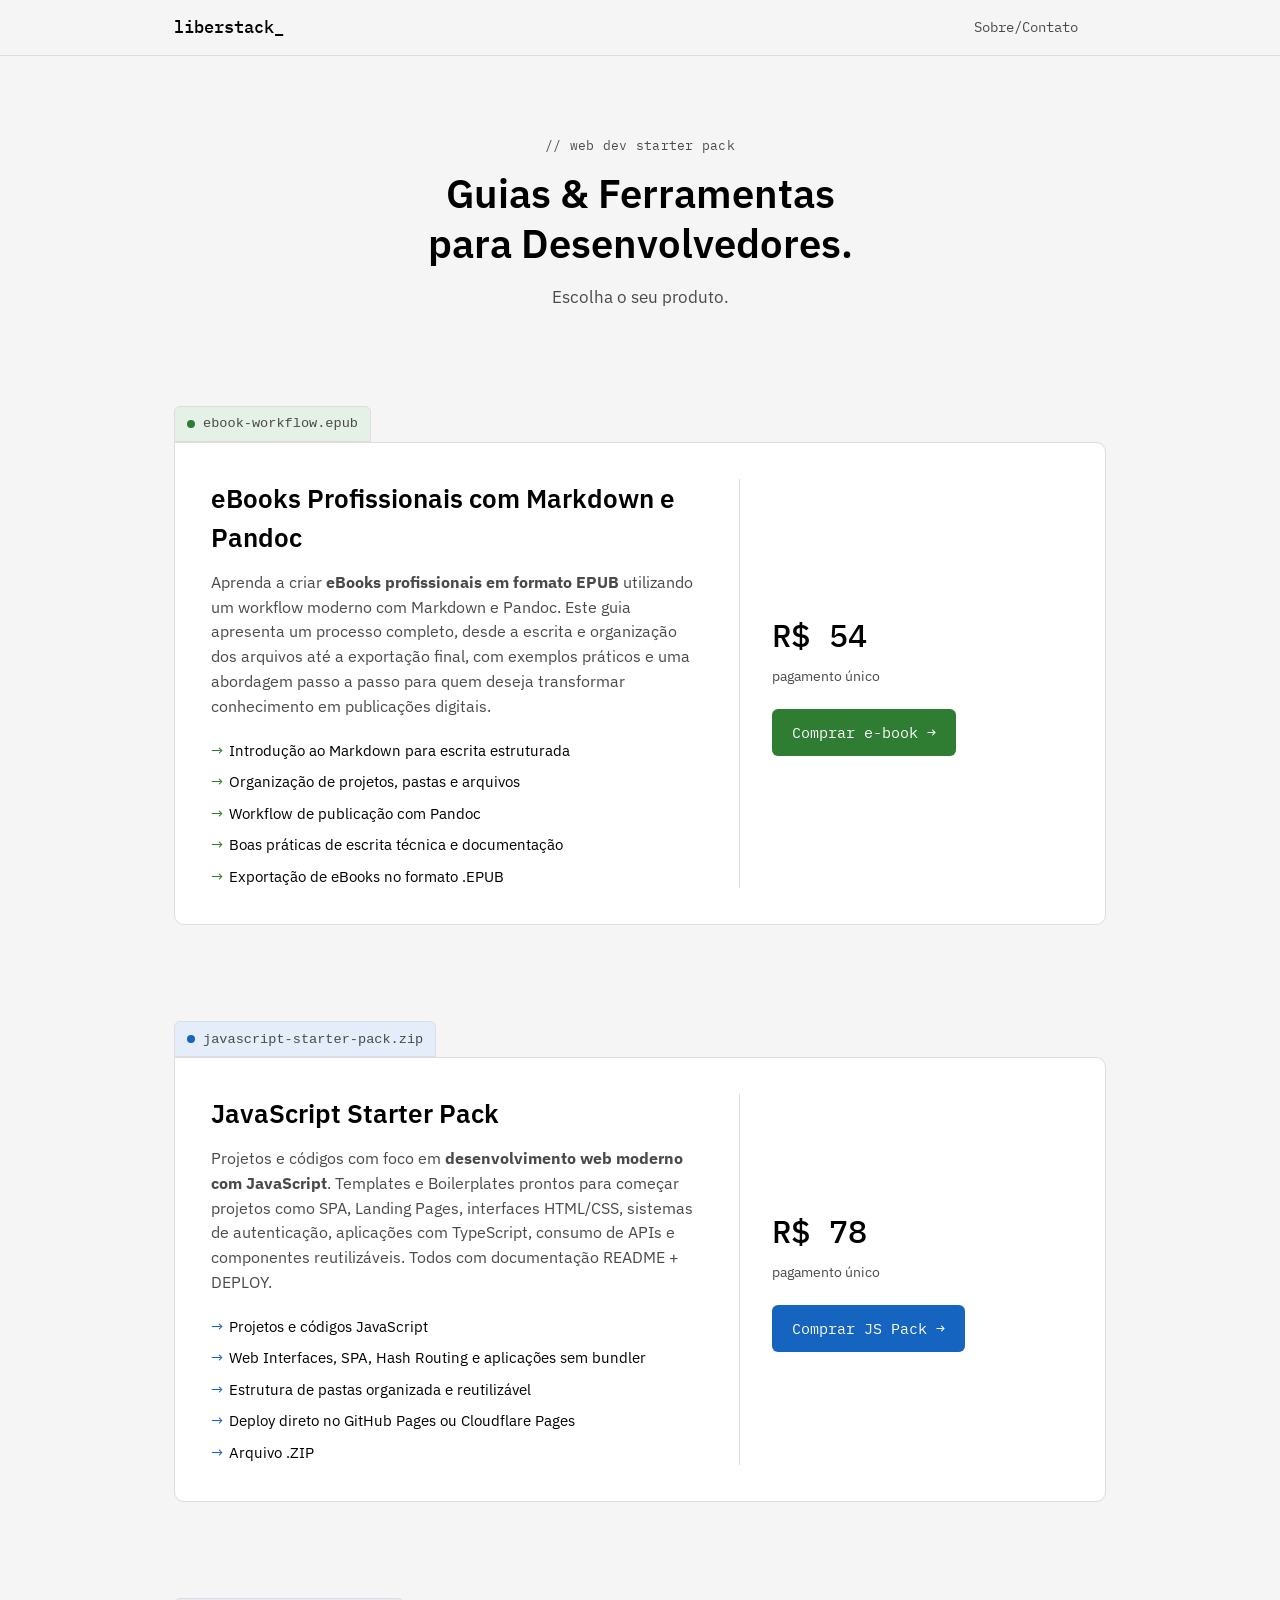
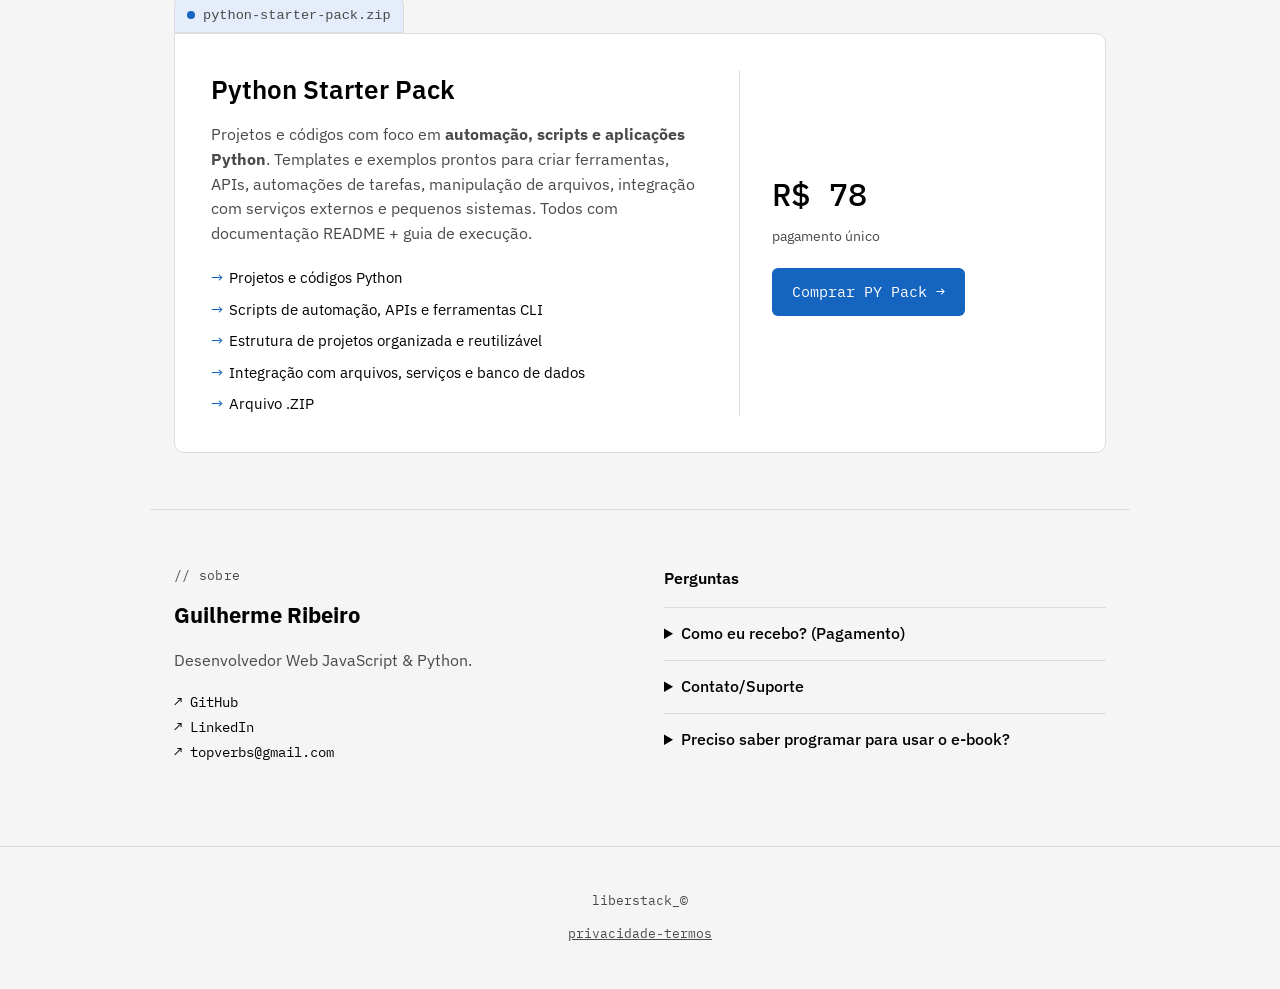
==== commit e5a246a9: "v00final" ====
--- a/index.html
+++ b/index.html
@@ -4,7 +4,7 @@
 <head>
   <meta charset="UTF-8">
   <meta name="viewport" content="width=device-width, initial-scale=1.0">
-  <title>Liberstack — Dev Tools</title>
+  <title>Liberstack — Web Dev Starter Pack</title>
   <meta name="description"
     content="Ferramentas simples para quem escreve código sem framework. E-book Markdown Workflow e Boilerplate JavaScript Vanilla.">
   <link rel="icon" href="data:,">
@@ -36,7 +36,7 @@
   <main id="top">
 
     <section class="hero">
-      <p class="eyebrow">// dev tools</p>
+      <p class="eyebrow">// web dev starter pack</p>
       <h1>Guias & Ferramentas<br>para Desenvolvedores.</h1>
       <p class="hero-sub">Escolha o seu produto.</p>
     </section>
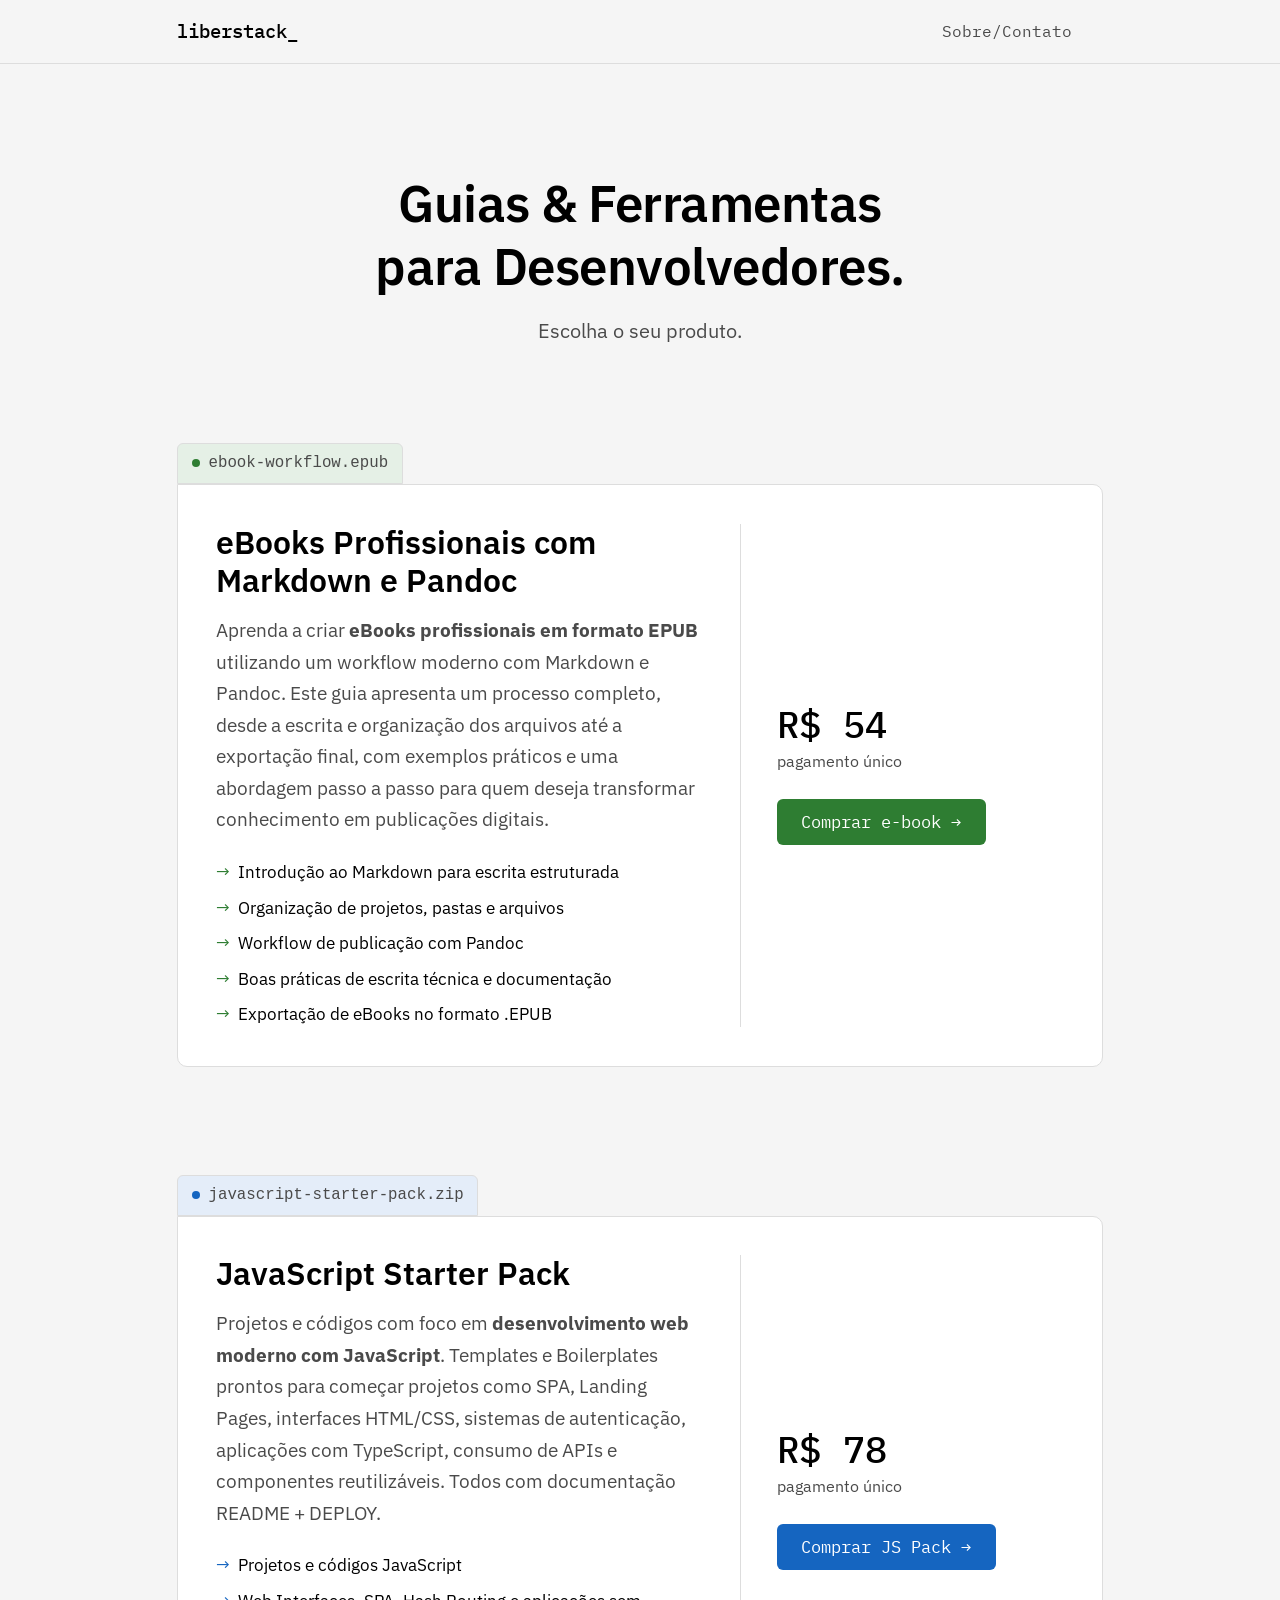
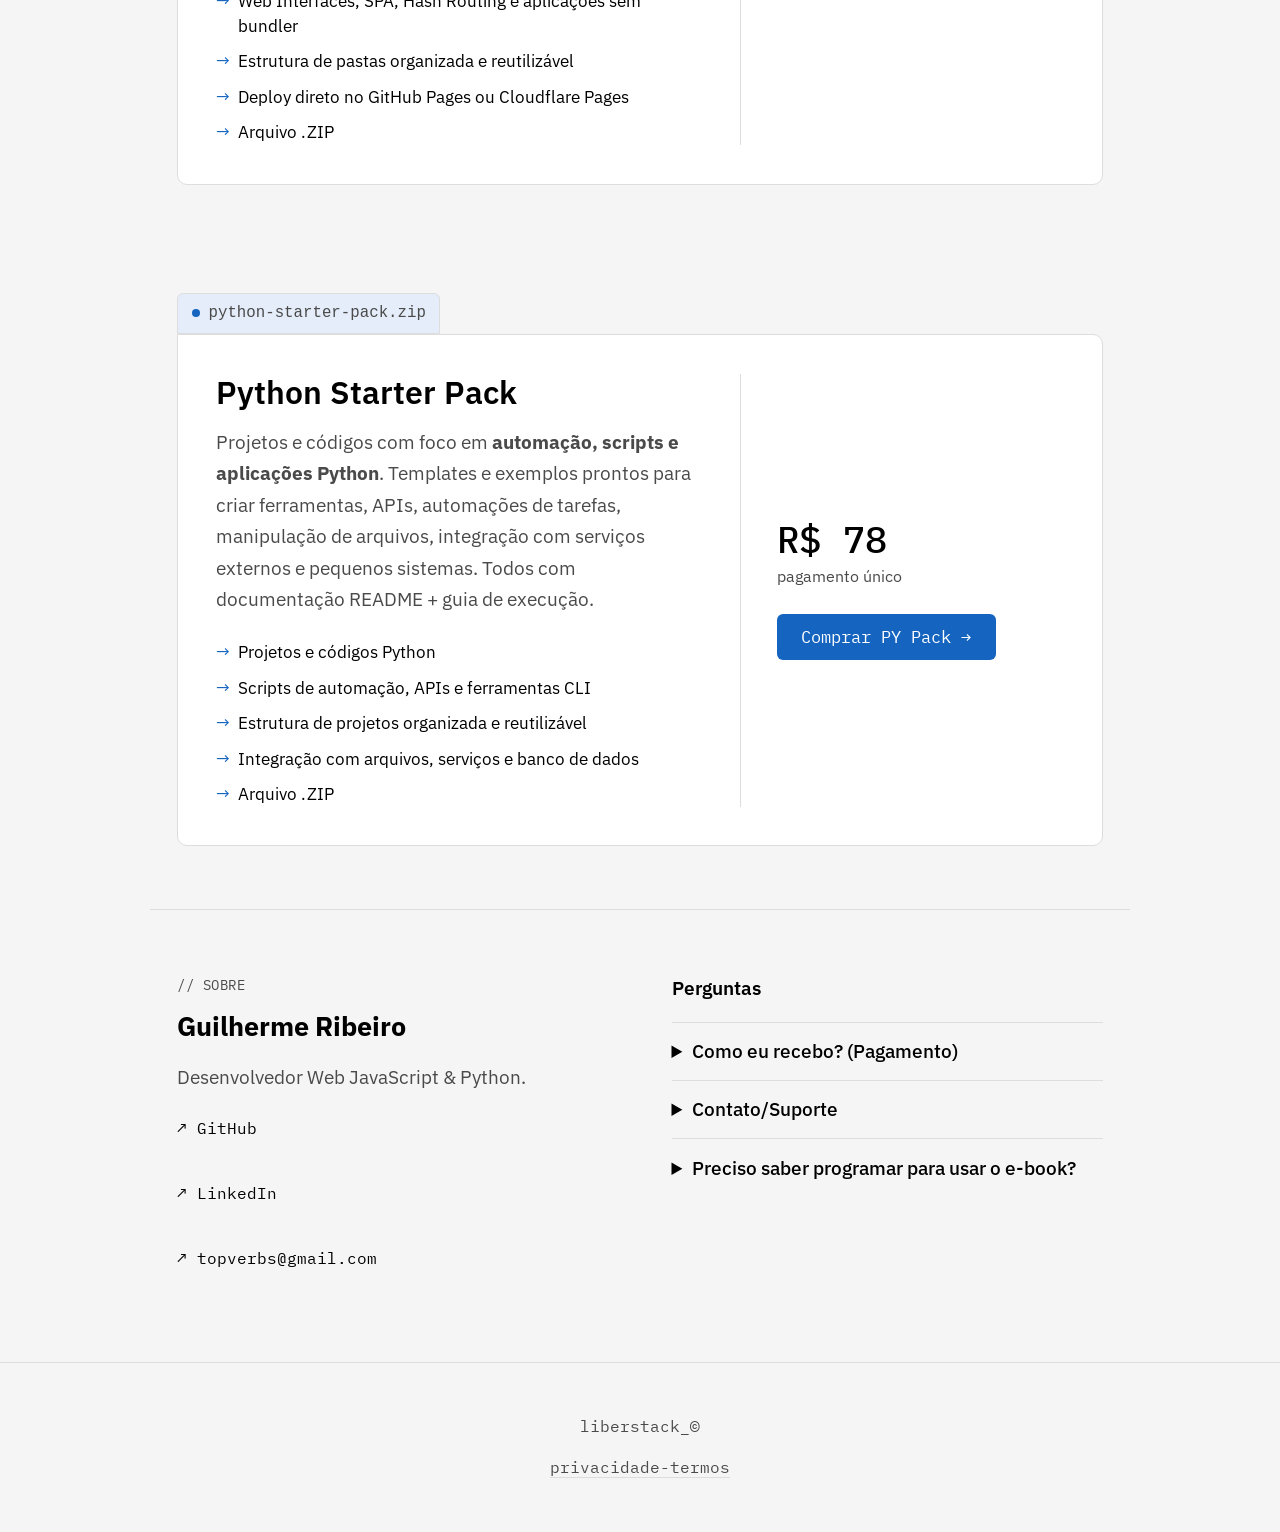
==== commit 2364f994: "epub" ====
--- a/index.html
+++ b/index.html
@@ -4,7 +4,7 @@
 <head>
   <meta charset="UTF-8">
   <meta name="viewport" content="width=device-width, initial-scale=1.0">
-  <title>Liberstack — Web Dev Starter Pack</title>
+  <title>Liberstack — Product Hub</title>
   <meta name="description"
     content="Ferramentas simples para quem escreve código sem framework. E-book Markdown Workflow e Boilerplate JavaScript Vanilla.">
   <link rel="icon" href="data:,">
@@ -36,7 +36,7 @@
   <main id="top">
 
     <section class="hero">
-      <p class="eyebrow">// web dev starter pack</p>
+      <p class="eyebrow"></p>
       <h1>Guias & Ferramentas<br>para Desenvolvedores.</h1>
       <p class="hero-sub">Escolha o seu produto.</p>
     </section>
--- a/style.css
+++ b/style.css
@@ -7,8 +7,28 @@
   --green-soft: #e5f0e6;
   --blue: #1565c0;
   --blue-soft: #e4edf9;
-  --mono: 'IBM Plex Mono', ui-monospace, monospace;
-  --sans: 'IBM Plex Sans', -apple-system, BlinkMacSystemFont, sans-serif;
+  --mono: 'IBM Plex Mono', ui-monospace, 'SFMono-Regular', Menlo, Consolas, monospace;
+  --sans: 'IBM Plex Sans', -apple-system, BlinkMacSystemFont, 'Segoe UI', sans-serif;
+
+  /* layout */
+  --container: 980px;
+  --container-lg: 1120px;
+  --gutter: clamp(1.25rem, 4vw, 1.5rem);
+  --radius: 10px;
+
+  /* type scale — fluid, clamps between mobile and large desktop */
+  --fs-body: clamp(1rem, 0.965rem + 0.15vw, 1.0625rem);
+  --fs-small: 0.875rem;
+  --fs-eyebrow: 0.8rem;
+  --fs-h1: clamp(1.85rem, 1.35rem + 2.2vw, 2.85rem);
+  --fs-h2: clamp(1.4rem, 1.2rem + 0.9vw, 1.75rem);
+  --fs-h2-about: clamp(1.25rem, 1.1rem + 0.6vw, 1.5rem);
+  --fs-h3: clamp(0.98rem, 0.9rem + 0.3vw, 1.05rem);
+  --fs-price: clamp(1.7rem, 1.5rem + 0.8vw, 2.15rem);
+
+  --lh-body: 1.6;
+  --lh-heading: 1.22;
+  --measure: 62ch;
 }
 
 * {
@@ -17,6 +37,9 @@
 
 html {
   scroll-behavior: smooth;
+  /* keeps rem-based spacing/type proportionate on very large monitors
+     without needing a media query for every sized value */
+  font-size: clamp(100%, 0.94vw + 0.7rem, 112.5%);
 }
 
 @media (prefers-reduced-motion: reduce) {
@@ -30,19 +53,37 @@
   background: var(--bg);
   color: var(--text);
   font-family: var(--sans);
-  line-height: 1.55;
+  font-size: var(--fs-body);
+  line-height: var(--lh-body);
+  text-rendering: optimizeLegibility;
   -webkit-font-smoothing: antialiased;
+  -moz-osx-font-smoothing: grayscale;
 }
 
 a {
   color: inherit;
 }
 
+::selection {
+  background: var(--blue-soft);
+  color: var(--text);
+}
+
+/* consistent, visible focus ring for keyboard users, on every interactive element */
+a:focus-visible,
+button:focus-visible,
+summary:focus-visible {
+  outline: 2px solid var(--blue);
+  outline-offset: 3px;
+  border-radius: 2px;
+}
+
 .eyebrow {
   font-family: var(--mono);
-  font-size: 0.8rem;
-  color: var(--text-soft);
-  letter-spacing: 0.02em;
+  font-size: var(--fs-eyebrow);
+  color: var(--text-soft);
+  letter-spacing: 0.04em;
+  text-transform: uppercase;
   margin: 0 0 0.75rem;
 }
 
@@ -74,12 +115,13 @@
 }
 
 .nav {
-  max-width: 980px;
-  margin: 0 auto;
-  padding: 0.9rem 1.5rem;
+  max-width: var(--container);
+  margin: 0 auto;
+  padding: 0.9rem var(--gutter);
   display: flex;
   align-items: center;
   justify-content: space-between;
+  gap: 1rem;
 }
 
 .brand {
@@ -88,11 +130,13 @@
   font-size: 1.05rem;
   text-decoration: none;
   color: var(--text);
+  flex-shrink: 0;
 }
 
 .nav-links {
   list-style: none;
   display: flex;
+  align-items: center;
   gap: 1.75rem;
   margin: 0;
   padding: 0;
@@ -101,13 +145,35 @@
 }
 
 .nav-links a {
+  position: relative;
   text-decoration: none;
   color: var(--text-soft);
+  padding-bottom: 2px;
   transition: color 0.15s ease;
 }
 
+.nav-links a::after {
+  content: "";
+  position: absolute;
+  left: 0;
+  right: 100%;
+  bottom: -2px;
+  height: 1px;
+  background: var(--text);
+  transition: right 0.18s ease;
+}
+
 .nav-links a:hover,
-.nav-links a:focus-visible,
+.nav-links a:focus-visible {
+  color: var(--text);
+}
+
+.nav-links a:hover::after,
+.nav-links a:focus-visible::after,
+.nav-links a.active::after {
+  right: 0;
+}
+
 .nav-links a.active {
   color: var(--text);
 }
@@ -130,30 +196,31 @@
 
 /* ---- hero ---- */
 .hero {
-  max-width: 720px;
-  margin: 0 auto;
-  padding: 5rem 1.5rem 3.5rem;
+  max-width: 42rem;
+  margin: 0 auto;
+  padding: clamp(3.5rem, 6vw + 1rem, 6rem) var(--gutter) clamp(2.5rem, 4vw, 3.75rem);
   text-align: center;
 }
 
 .hero h1 {
-  font-size: clamp(1.6rem, 4vw, 2.5rem);
-  line-height: 1.25;
+  font-size: var(--fs-h1);
+  line-height: var(--lh-heading);
+  letter-spacing: -0.01em;
   margin: 0 0 1rem;
   font-weight: 600;
 }
 
 .hero-sub {
   color: var(--text-soft);
-  font-size: 1.05rem;
+  font-size: clamp(1rem, 0.95rem + 0.2vw, 1.15rem);
   margin: 0;
 }
 
 /* ---- product sections ---- */
 .product {
-  max-width: 980px;
-  margin: 0 auto;
-  padding: 2.5rem 1.5rem 3.5rem;
+  max-width: var(--container);
+  margin: 0 auto;
+  padding: 2.5rem var(--gutter) 3.5rem;
 }
 
 .file-tab {
@@ -161,7 +228,7 @@
   align-items: center;
   gap: 0.5rem;
   font-family: var(--mono);
-  font-size: 0.85rem;
+  font-size: var(--fs-small);
   color: var(--text-soft);
   background: var(--accent-soft);
   border: 1px solid var(--border);
@@ -175,27 +242,31 @@
   border-radius: 50%;
   background: var(--accent);
   display: inline-block;
+  flex-shrink: 0;
 }
 
 .product-grid {
   border: 1px solid var(--border);
-  border-radius: 0 10px 10px 10px;
+  border-radius: 0 var(--radius) var(--radius) var(--radius);
   background: white;
   display: grid;
   grid-template-columns: 1.5fr 1fr;
-  gap: 2rem;
-  padding: 2.25rem;
+  gap: clamp(1.5rem, 3vw, 2.5rem);
+  padding: clamp(1.75rem, 3vw, 2.75rem);
 }
 
 .product-copy h2 {
   margin: 0 0 0.75rem;
-  font-size: 1.6rem;
+  font-size: var(--fs-h2);
+  line-height: var(--lh-heading);
   font-weight: 600;
 }
 
 .product-copy p {
   color: var(--text-soft);
-  margin: 0 0 1.25rem;
+  max-width: var(--measure);
+  margin: 0 0 1.4rem;
+  line-height: 1.65;
 }
 
 .features {
@@ -204,12 +275,13 @@
   list-style: none;
   display: flex;
   flex-direction: column;
-  gap: 0.5rem;
+  gap: 0.6rem;
   font-size: 0.95rem;
+  line-height: 1.45;
 }
 
 .features li {
-  padding-left: 1.1rem;
+  padding-left: 1.2rem;
   position: relative;
 }
 
@@ -232,29 +304,39 @@
 
 .price {
   font-family: var(--mono);
-  font-size: 2rem;
+  font-size: var(--fs-price);
   font-weight: 500;
+  font-variant-numeric: tabular-nums;
+  line-height: 1;
 }
 
 .price-note {
   color: var(--text-soft);
-  font-size: 0.85rem;
+  font-size: var(--fs-small);
   margin-bottom: 1rem;
 }
 
 .cta {
+  display: inline-block;
   font-family: var(--mono);
   text-decoration: none;
   color: white;
-  padding: 0.75rem 1.25rem;
+  padding: 0.8rem 1.35rem;
   border-radius: 6px;
   font-size: 0.95rem;
-  transition: opacity 0.15s ease;
+  line-height: 1;
+  white-space: nowrap;
+  transition: opacity 0.15s ease, transform 0.15s ease;
 }
 
 .cta:hover,
 .cta:focus-visible {
-  opacity: 0.85;
+  opacity: 0.88;
+  transform: translateY(-1px);
+}
+
+.cta:active {
+  transform: translateY(0);
 }
 
 .cta-green {
@@ -267,9 +349,9 @@
 
 /* ---- divider ---- */
 .divider {
-  max-width: 980px;
-  margin: 0 auto;
-  padding: 0 1.5rem;
+  max-width: var(--container);
+  margin: 0 auto;
+  padding: 0 var(--gutter);
   display: flex;
   align-items: center;
   gap: 1rem;
@@ -283,7 +365,7 @@
 
 .divider-cmd {
   font-family: var(--mono);
-  font-size: 0.85rem;
+  font-size: var(--fs-small);
   color: var(--text-soft);
   background: none;
   border: 1px dashed var(--border);
@@ -291,6 +373,7 @@
   padding: 0.4rem 1rem;
   cursor: pointer;
   white-space: nowrap;
+  transition: color 0.15s ease, border-color 0.15s ease;
 }
 
 .divider-cmd:hover,
@@ -301,36 +384,53 @@
 
 /* ---- about / faq ---- */
 .about {
-  max-width: 980px;
-  margin: 0 auto;
-  padding: 3.5rem 1.5rem 5rem;
+  max-width: var(--container);
+  margin: 0 auto;
+  padding: 3.5rem var(--gutter) 5rem;
   border-top: 1px solid var(--border);
 }
 
 .about-grid {
   display: grid;
   grid-template-columns: 1fr 1fr;
-  gap: 3rem;
+  gap: clamp(2rem, 5vw, 3.5rem);
 }
 
 .about h2 {
   margin: 0 0 0.75rem;
-  font-size: 1.4rem;
+  font-size: var(--fs-h2-about);
+  line-height: var(--lh-heading);
 }
 
 .about p {
   color: var(--text-soft);
+  max-width: var(--measure);
+}
+
+.links {
+  display: flex;
+  flex-direction: column;
+  gap: 0.2rem;
+  margin-top: 1.25rem;
 }
 
 .links a {
   font-family: var(--mono);
   text-decoration: none;
   font-size: 0.9rem;
+  width: fit-content;
+  border-bottom: 1px solid transparent;
+  transition: border-color 0.15s ease;
+}
+
+.links a:hover,
+.links a:focus-visible {
+  border-color: var(--text-soft);
 }
 
 .faq h3 {
   margin: 0 0 1rem;
-  font-size: 1rem;
+  font-size: var(--fs-h3);
   font-weight: 600;
 }
 
@@ -342,24 +442,79 @@
 .faq summary {
   cursor: pointer;
   font-weight: 500;
+  line-height: 1.4;
 }
 
 .faq p {
   margin: 0.6rem 0 0;
   font-size: 0.92rem;
+  line-height: 1.55;
 }
 
 /* ---- footer ---- */
 .footer {
   text-align: center;
-  padding: 2rem 1.5rem;
-  font-family: var(--mono);
-  font-size: 0.8rem;
+  padding: 2rem var(--gutter);
+  font-family: var(--mono);
+  font-size: var(--fs-small);
   color: var(--text-soft);
   border-top: 1px solid var(--border);
 }
 
-/* ---- responsive ---- */
+.footer a {
+  text-decoration: none;
+  border-bottom: 1px solid var(--border);
+  transition: border-color 0.15s ease, color 0.15s ease;
+}
+
+.footer a:hover,
+.footer a:focus-visible {
+  color: var(--text);
+  border-color: var(--text-soft);
+}
+
+/* ==========================================================
+   RESPONSIVE
+   Breakpoints: >1440 large desktop, 981–1440 desktop (base),
+   721–980 tablet/small laptop, ≤720 mobile, ≤420 small phone
+   ========================================================== */
+
+/* ---- large desktop: give the container a little more room
+   and lean into the extra whitespace instead of stretching
+   line length indefinitely ---- */
+@media (min-width: 1440px) {
+
+  .nav,
+  .product,
+  .divider,
+  .about {
+    max-width: var(--container-lg);
+  }
+
+  .hero {
+    max-width: 48rem;
+  }
+}
+
+/* ---- tablet / small laptop: ease the two-column grids down
+   before the hard stack, so nothing feels cramped mid-way ---- */
+@media (max-width: 980px) {
+  .product-grid {
+    grid-template-columns: 1.15fr 1fr;
+  }
+
+  .about-grid {
+    gap: 2rem;
+  }
+}
+
+@media (max-width: 860px) {
+  .nav-links {
+    gap: 1.25rem;
+  }
+}
+
+/* ---- mobile: stack layouts, restore the hamburger nav ---- */
 @media (max-width: 720px) {
   .nav-toggle {
     display: flex;
@@ -373,6 +528,7 @@
     background: var(--bg);
     border-bottom: 1px solid var(--border);
     flex-direction: column;
+    align-items: stretch;
     gap: 0;
     padding: 0;
     max-height: 0;
@@ -381,12 +537,16 @@
   }
 
   .nav-links.open {
-    max-height: 240px;
+    max-height: 260px;
   }
 
   .nav-links li {
-    padding: 0.85rem 1.5rem;
+    padding: 0.9rem var(--gutter);
     border-top: 1px solid var(--border);
+  }
+
+  .nav-links a::after {
+    display: none;
   }
 
   .product-grid {
@@ -403,7 +563,7 @@
 
   .about-grid {
     grid-template-columns: 1fr;
-    gap: 2rem;
+    gap: 2.25rem;
   }
 
   .divider {
@@ -412,39 +572,75 @@
   }
 }
 
+/* ---- small phones: tighten spacing and scale price/CTA down
+   a touch so they don't dominate a narrow viewport ---- */
+@media (max-width: 420px) {
+  .hero {
+    padding-top: 3rem;
+    padding-bottom: 2rem;
+  }
+
+  .product {
+    padding-top: 1.75rem;
+    padding-bottom: 2.5rem;
+  }
+
+  .product-grid {
+    padding: 1.25rem;
+  }
+
+  .price {
+    font-size: 1.5rem;
+  }
+
+  .cta {
+    width: 100%;
+    text-align: center;
+    padding: 0.85rem 1.25rem;
+  }
+
+  .about {
+    padding-top: 2.75rem;
+    padding-bottom: 3rem;
+  }
+}
+
 /* ---- legal page ---- */
 .legal-hero {
   max-width: 760px;
   margin: 0 auto;
-  padding: 3.5rem 1.5rem 1rem;
+  padding: 3.5rem var(--gutter) 1rem;
 }
 
 .legal-hero h1 {
-  font-size: clamp(1.5rem, 3.5vw, 2.1rem);
+  font-size: clamp(1.55rem, 1.3rem + 1.2vw, 2.15rem);
+  line-height: var(--lh-heading);
   margin: 0 0 0.5rem;
   font-weight: 600;
 }
 
 .legal-updated {
   font-family: var(--mono);
-  font-size: 0.8rem;
+  font-size: var(--fs-small);
   color: var(--text-soft);
 }
 
 .toc {
   max-width: 760px;
   margin: 0 auto;
-  padding: 1rem 1.5rem 2rem;
+  padding: 1rem var(--gutter) 2rem;
   display: flex;
+  flex-wrap: wrap;
   gap: 1.5rem;
   font-family: var(--mono);
-  font-size: 0.85rem;
+  font-size: var(--fs-small);
   border-bottom: 1px solid var(--border);
 }
 
 .toc a {
   text-decoration: none;
   color: var(--text-soft);
+  transition: color 0.15s ease;
 }
 
 .toc a:hover,
@@ -455,18 +651,19 @@
 .legal {
   max-width: 760px;
   margin: 0 auto;
-  padding: 3rem 1.5rem;
+  padding: 3rem var(--gutter);
 }
 
 .legal h2 {
-  font-size: 1.3rem;
+  font-size: 1.35rem;
+  line-height: var(--lh-heading);
   font-weight: 600;
   margin: 0 0 1.25rem;
   padding-top: 0.25rem;
 }
 
 .legal h3 {
-  font-size: 1.02rem;
+  font-size: var(--fs-h3);
   font-weight: 600;
   margin: 2rem 0 0.5rem;
 }
@@ -474,7 +671,9 @@
 .legal p,
 .legal li {
   color: var(--text-soft);
-  font-size: 0.96rem;
+  font-size: 0.97rem;
+  line-height: 1.65;
+  max-width: var(--measure);
 }
 
 .legal ul {
@@ -487,9 +686,9 @@
 }
 
 .legal-note {
-  max-width: 760px;
-  margin: 0 auto;
-  padding: 0 1.5rem 3rem;
+  max-width: var(--measure);
+  margin: 0 auto;
+  padding: 0 var(--gutter) 3rem;
   font-size: 0.82rem;
   color: var(--text-soft);
   font-style: italic;
